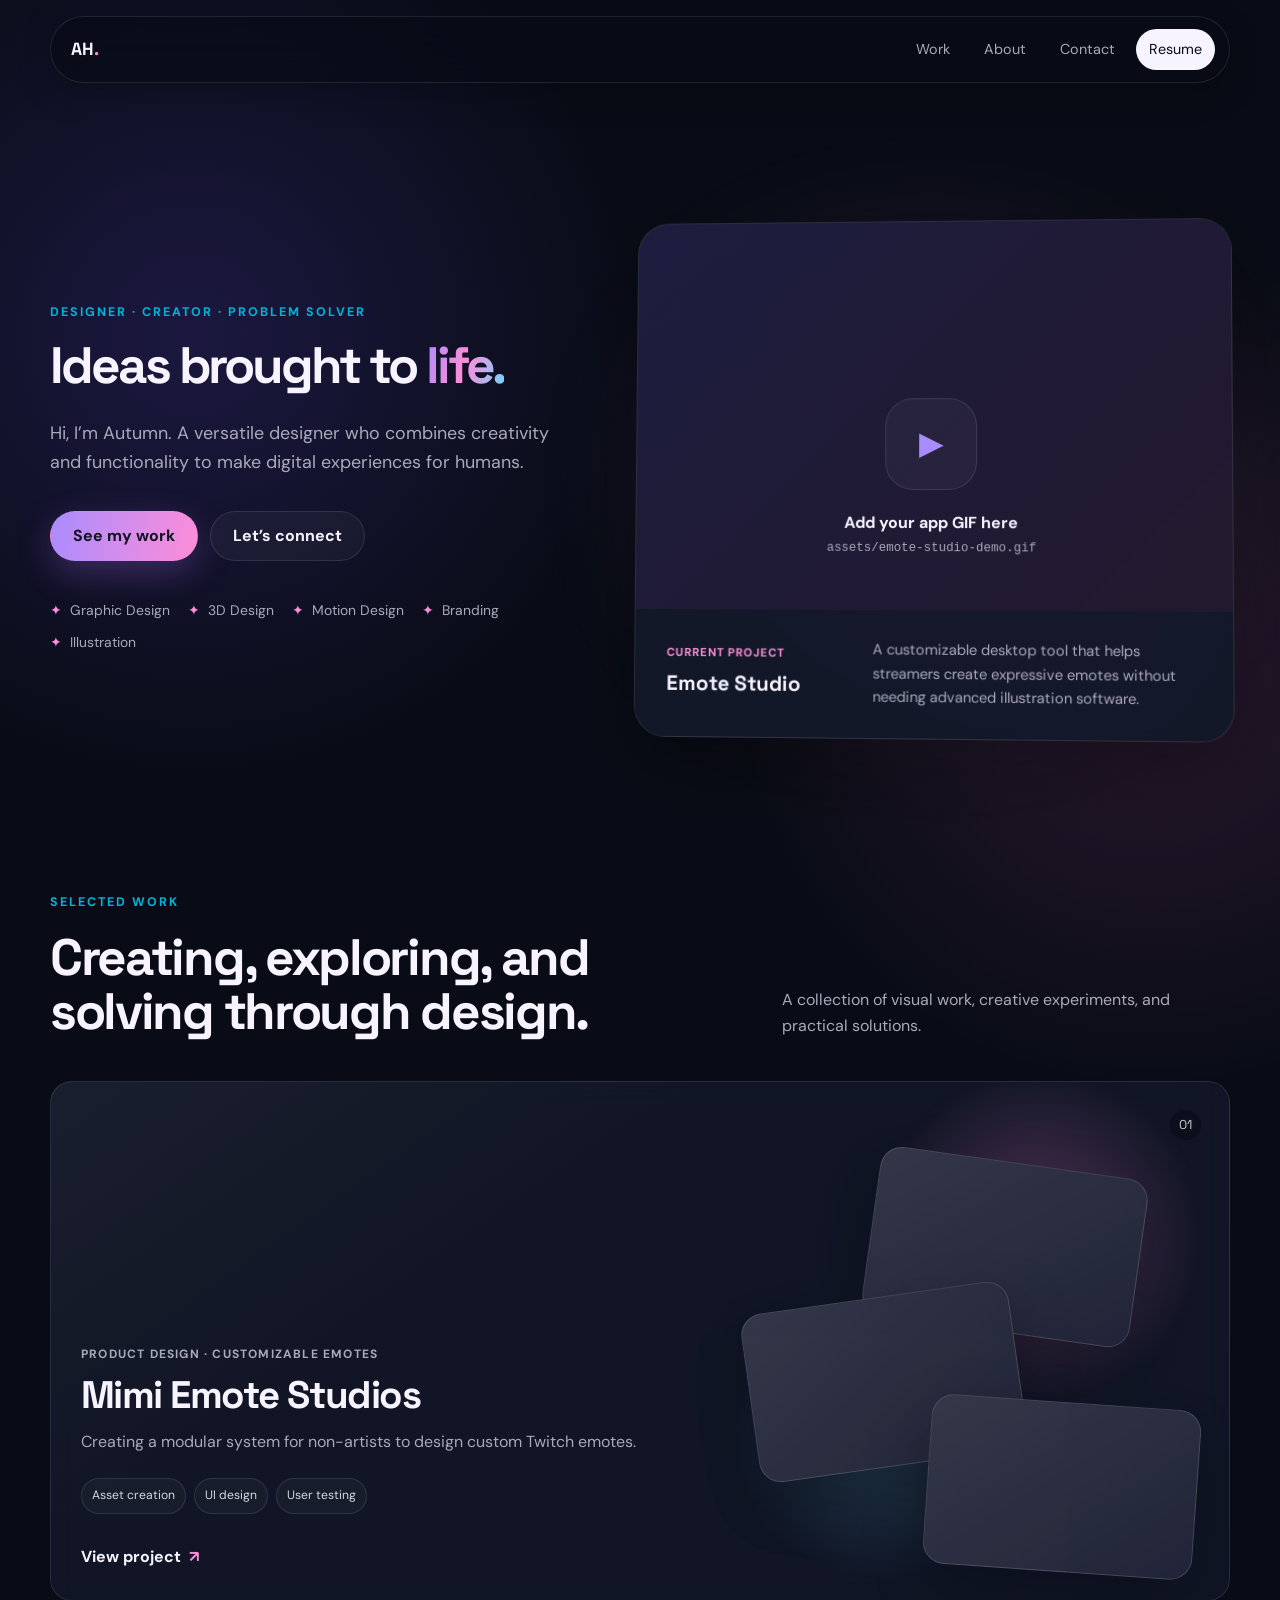
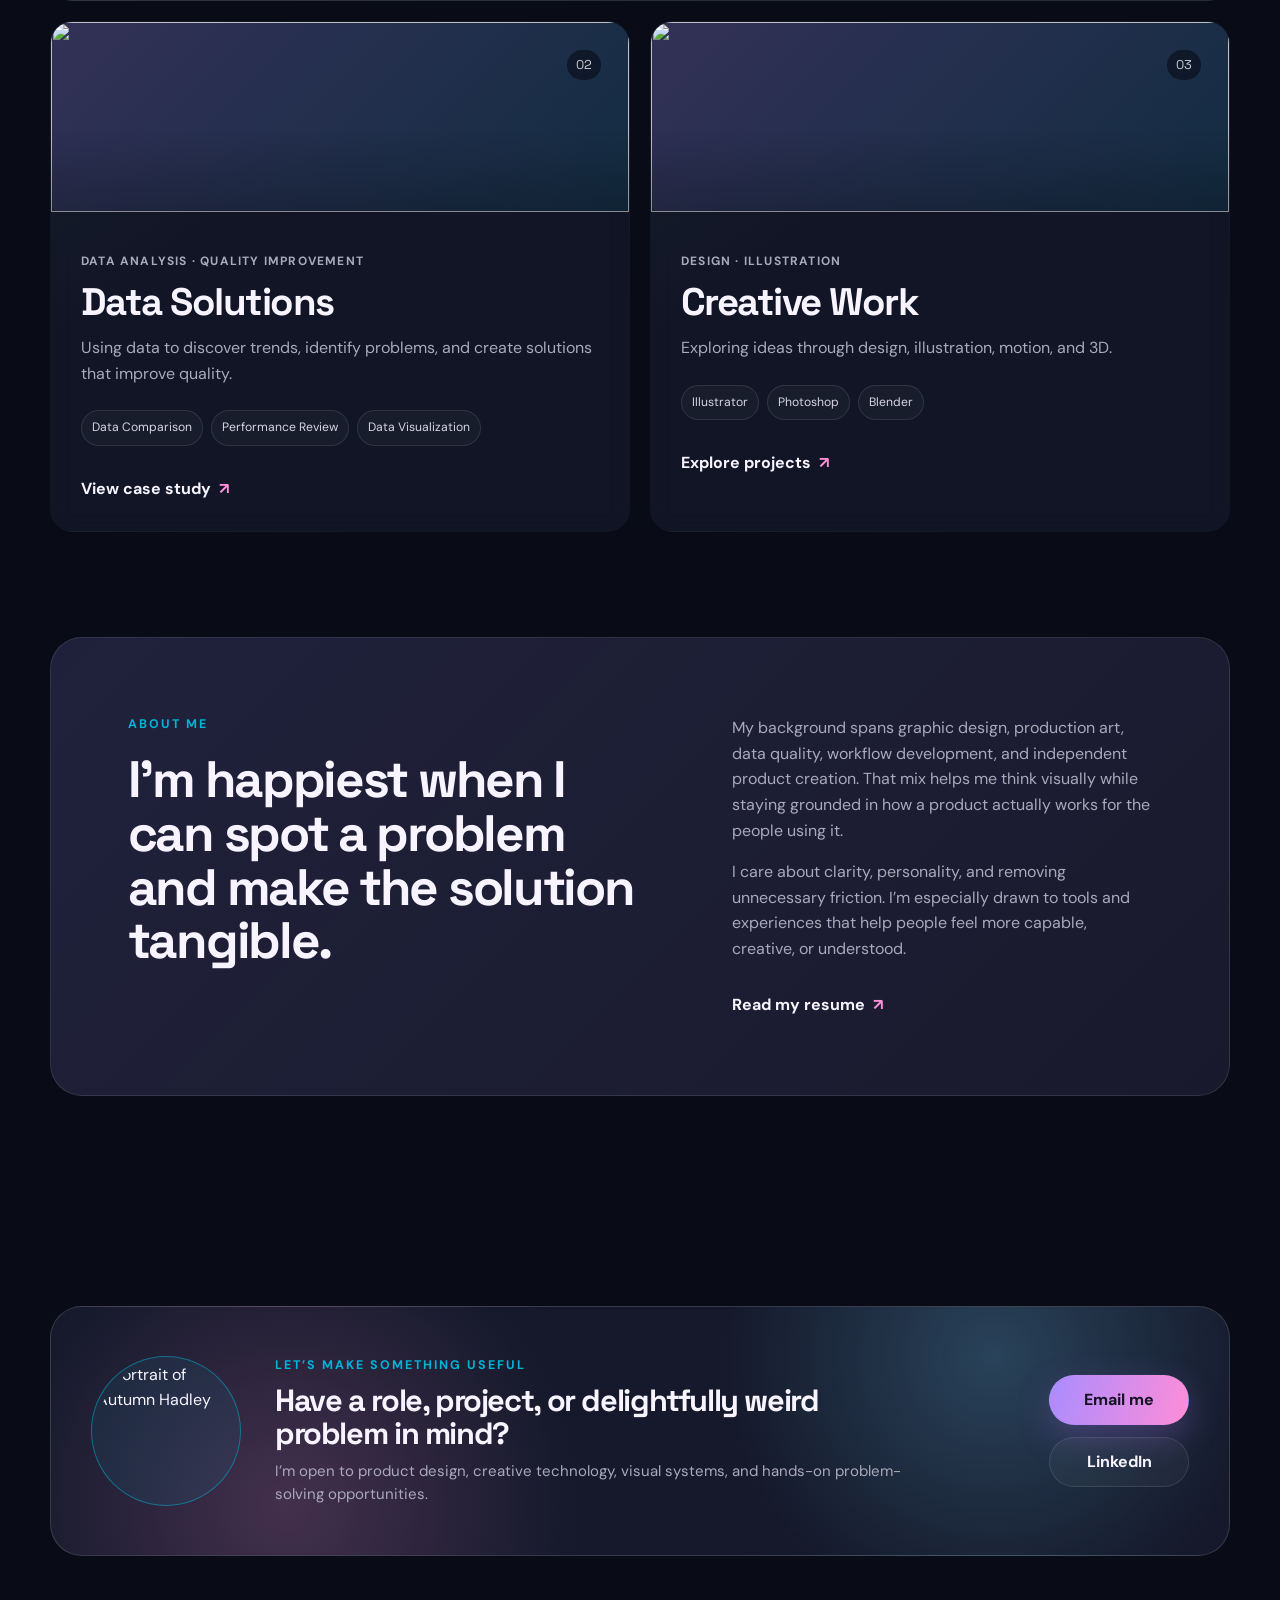
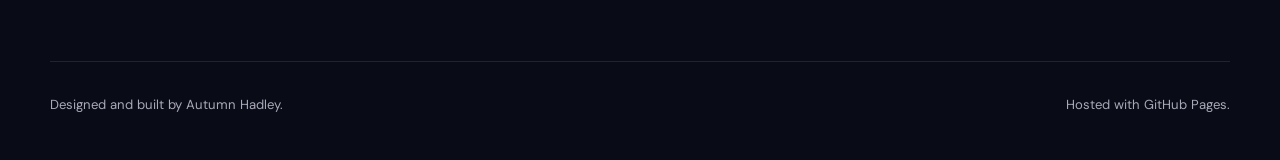
==== index.html @ 8f6cb4fb "Update index.html" ====
<!DOCTYPE html>
<html lang="en">
<head>
  <meta charset="UTF-8" />

  <meta
    name="viewport"
    content="width=device-width, initial-scale=1.0"
  />

  <meta
    name="description"
    content="Portfolio of Autumn Hadley, a product-minded designer who creates thoughtful digital experiences and practical creative tools."
  />

  <title>Autumn Hadley | Designer & Product Creator</title>

  <!-- Google Fonts -->
  <link rel="preconnect" href="https://fonts.googleapis.com" />

  <link
    rel="preconnect"
    href="https://fonts.gstatic.com"
    crossorigin
  />

  <link
    href="https://fonts.googleapis.com/css2?family=DM+Sans:wght@400;500;600;700&family=Space+Grotesk:wght@500;600;700&display=swap"
    rel="stylesheet"
  />

  <!-- CSS -->
  <link rel="stylesheet" href="styles.css" />

  <!-- JavaScript -->
  <script src="script.js" defer></script>
</head>

<body>
  <!-- Navigation -->
  <header class="site-header">
    <a
      class="logo"
      href="#top"
      aria-label="Autumn Hadley home"
    >
      AH<span>.</span>
    </a>

    <button
      class="menu-button"
      type="button"
      aria-expanded="false"
      aria-controls="site-navigation"
    >
      Menu
    </button>

    <nav
      id="site-navigation"
      class="site-nav"
      aria-label="Main navigation"
    >
      <a href="#work">Work</a>

      <a href="#about">About</a>

      <a href="#contact">Contact</a>

      <a
        class="nav-resume"
        href="assets/autumn-hadley-resume.pdf"
        target="_blank"
      >
        Resume
      </a>
    </nav>
  </header>

  <main id="top">
    <!-- Hero Section -->
    <section class="hero section-shell">
      <div class="hero-copy">
        <p class="eyebrow">
          Designer · Creator · Problem Solver
        </p>

        <h1>
          Ideas brought to
          <span class="gradient-text">
            life.
          </span>
        </h1>

        <p class="hero-intro">
         Hi, I’m Autumn. A versatile designer who 
          combines creativity and functionality to 
          make digital experiences for humans.
        </p>

        <div class="hero-actions">
          <a
            class="button button-primary"
            href="#work"
          >
            See my work
          </a>

          <a
            class="button button-secondary"
            href="#contact"
          >
            Let’s connect
          </a>
        </div>

        <ul
          class="hero-highlights"
          aria-label="Professional highlights"
        >
          <li>Graphic Design</li>
          <li>3D Design</li>
          <li>Motion Design</li>
          <li>Branding</li>
          <li>Illustration</li>
        </ul>
      </div>

          <!-- App GIF Preview -->
          <div class="hero-visual">
            <div
              class="visual-glow"
              aria-hidden="true"
            ></div>
    
          <div class="demo-window">
          <div class="gif-frame">
              <!-- Your preview image and fallback are here -->
          </div>

         <!-- Separate description card below the preview -->
          <div class="preview-description-card">
            <div>
              <p class="demo-label">
                Current project
              </p>
          
              <h2>Emote Studio</h2>
            </div>
          
            <p>
              A customizable desktop tool that helps streamers
              create expressive emotes without needing advanced
              illustration software.
            </p>
          </div>

            <img
              src="assets/emote-studio-demo.gif"
              alt=""
            />

            <div class="gif-fallback">
              <p>Add your app GIF here</p>

              <span>
                assets/emote-studio-demo.gif
              </span>
            </div>
          </div>
      </div>
    </section>

    <!-- Selected Work -->
    <section
      id="work"
      class="work-section section-shell"
    >
      <div class="section-heading">
        <div>
          <p class="eyebrow">
            Selected work
          </p>

          <h2>
            Creating, exploring, and solving through design.
          </h2>
        </div>

        <p>
          A collection of visual work, creative 
          experiments, and practical solutions.
        </p>
      </div>

      <div class="project-grid">
        
        <!-- Project One -->
        <article class="project-card project-card-featured">
          <div class="project-number">
            01
          </div>

          <div class="project-card-content">
            <p class="project-type">
              Product Design · Customizable Emotes
            </p>

            <h3>
              Mimi Emote Studios
            </h3>

            <p>
              Creating a modular system for non-artists to design custom Twitch emotes.
            </p>

            <ul class="tag-list">
              <li>Asset creation</li>
              <li>UI design</li>
              <li>User testing</li>
            </ul>

            <!-- Replace # with your case-study page later -->
            <a
              class="text-link"
              href="#"
            >
              View project

              <span aria-hidden="true">
                ↗
              </span>
            </a>
          </div>

          <div
            class="project-card-art app-art"
            aria-hidden="true"
          >
            <div class="floating-panel panel-one"></div>
            <div class="floating-panel panel-two"></div>
            <div class="floating-panel panel-three"></div>
          </div>
        </article>

        <!-- Project Two -->
        <article class="project-card project-card-with-preview">
          <!-- Project 02 preview image -->
        <div class="project-preview">
          <img
            src="assets/quality-systems-preview.jpg"
            alt=""
          />
        </div>
          <div class="project-number">
            02
          </div>

          <div class="project-card-content">
            <p class="project-type">
              Data Analysis · Quality Improvement
            </p>

            <h3>
              Data Solutions
            </h3>

            <p>
              Using data to discover trends, identify problems, 
              and create solutions that improve quality.
            </p>

            <ul class="tag-list">
              <li>Data Comparison</li>
              <li>Performance Review</li>
              <li>Data Visualization</li>
            </ul>

            <!-- Replace # with your case-study page later -->
            <a
              class="text-link"
              href="#"
            >
              View case study

              <span aria-hidden="true">
                ↗
              </span>
            </a>
          </div>
        </article>

        <!-- Project Three -->
        <article class="project-card project-card-with-preview">
          <!-- Project 03 preview image -->
          <div class="project-preview">
            <img
              src="assets/stylized-worlds-preview.jpg"
              alt=""
            />
          </div>
          <div class="project-number">
            03
          </div>

          <div class="project-card-content">
            <p class="project-type">
              Design · Illustration
            </p>

            <h3>
              Creative Work
            </h3>

            <p>
              Exploring ideas through design, illustration, motion, and 3D.
            </p>

            <ul class="tag-list">
              <li>Illustrator</li>
              <li>Photoshop</li>
              <li>Blender</li>
            </ul>

            <!-- Replace # with your project page later -->
            <a
              class="text-link"
              href="#"
            >
              Explore projects

              <span aria-hidden="true">
                ↗
              </span>
            </a>
          </div>
        </article>
      </div>
    </section>

    <!-- About Section -->
    <section
      id="about"
      class="about-section section-shell"
    >
      <div class="about-card">
        <div>
          <p class="eyebrow">
            About me
          </p>

          <h2>
            I’m happiest when I can spot a problem
            and make the solution tangible.
          </h2>
        </div>

        <div class="about-copy">
          <p>
            My background spans graphic design, production art,
            data quality, workflow development, and independent
            product creation. That mix helps me think visually
            while staying grounded in how a product actually
            works for the people using it.
          </p>

          <p>
            I care about clarity, personality, and removing
            unnecessary friction. I’m especially drawn to tools
            and experiences that help people feel more capable,
            creative, or understood.
          </p>

          <a
            class="text-link"
            href="assets/autumn-hadley-resume.pdf"
            target="_blank"
          >
            Read my resume

            <span aria-hidden="true">
              ↗
            </span>
          </a>
        </div>
      </div>
    </section>

    <!-- Contact Section -->
    <section
      id="contact"
      class="contact-section section-shell"
    >
    <div class="contact-card">
  <div class="contact-photo-wrap">
    <img
      class="contact-photo"
      src="https://avatars.githubusercontent.com/u/307784868?v=4"
      alt="Portrait of Autumn Hadley"
    />
  </div>

  <div class="contact-copy">
    <p class="eyebrow">
      Let’s make something useful
    </p>

    <h2>
      Have a role, project, or delightfully weird problem in mind?
    </h2>

    <p>
      I’m open to product design, creative technology,
      visual systems, and hands-on problem-solving opportunities.
    </p>
  </div>

  <div class="contact-links">
    <!-- Replace this with your actual email -->
    <a
      class="button button-primary"
      href="mailto:your-email@example.com"
    >
      Email me
    </a>

    <!-- Replace # with your LinkedIn URL -->
    <a
      class="button button-secondary"
      href="#"
      target="_blank"
      rel="noopener noreferrer"
    >
      LinkedIn
    </a>
  </div>
</div>
    </section>
  </main>

  <!-- Footer -->
  <footer class="site-footer section-shell">
    <p>
      Designed and built by Autumn Hadley.
    </p>

    <p>
      Hosted with GitHub Pages.
    </p>
  </footer>
</body>
</html>
---- styles.css ----
/* --------------------------------
   Colors and Global Variables
-------------------------------- */

:root {
  --page: #090c16;
  --page-soft: #101424;
  --card: rgba(20, 25, 43, 0.78);
  --card-solid: #151a2d;

  --text: #f7f4ff;
  --muted: #aaa9ba;

  --line: rgba(255, 255, 255, 0.1);

  --purple: #a98cff;
  --pink: #ff8dd8;
  --blue: #6fd6ff;
  --green: #9af2cb;

  --radius-large: 32px;
  --radius-medium: 22px;

  --shadow: 0 28px 80px rgba(0, 0, 0, 0.36);

  --max-width: 1180px;

   --preview-caption-gap: 0px;
   --preview-caption-padding: 28px 32px;

   --project-preview-height: 190px;
}


/* --------------------------------
   Basic Reset
-------------------------------- */

* {
  box-sizing: border-box;
}

html {
  scroll-behavior: smooth;
}

body {
  margin: 0;
  min-width: 320px;
  overflow-x: hidden;

  color: var(--text);

  background:
    radial-gradient(
      circle at 15% 10%,
      rgba(113, 79, 255, 0.18),
      transparent 28rem
    ),
    radial-gradient(
      circle at 90% 20%,
      rgba(255, 104, 196, 0.13),
      transparent 26rem
    ),
    var(--page);

  font-family: "DM Sans", sans-serif;
  line-height: 1.6;
}


/* Subtle grid background */

body::before {
  position: fixed;
  inset: 0;
  z-index: -1;

  pointer-events: none;

  content: "";

  opacity: 0.25;

  background-image:
    linear-gradient(
      rgba(255, 255, 255, 0.025) 1px,
      transparent 1px
    ),
    linear-gradient(
      90deg,
      rgba(255, 255, 255, 0.025) 1px,
      transparent 1px
    );

  background-size: 44px 44px;

  mask-image:
    linear-gradient(
      to bottom,
      black,
      transparent 85%
    );
}

img {
  display: block;
  max-width: 100%;
}

a {
  color: inherit;
  text-decoration: none;
}

button,
a {
  -webkit-tap-highlight-color: transparent;
}

h1,
h2,
h3,
p {
  margin-top: 0;
}

h1,
h2,
h3,
.logo {
  font-family: "Space Grotesk", sans-serif;
}


/* --------------------------------
   Reusable Classes
-------------------------------- */

.section-shell {
  width: min(
    calc(100% - 40px),
    var(--max-width)
  );

  margin-inline: auto;
}

.eyebrow {
  margin-bottom: 18px;

  color: #00B4D8;

  font-size: 0.78rem;
  font-weight: 700;

  letter-spacing: 0.16em;
  text-transform: uppercase;
}

.gradient-text {
  color: transparent;

  background:
    linear-gradient(
      105deg,
      var(--purple),
      var(--pink),
      var(--blue)
    );

  background-clip: text;
  -webkit-background-clip: text;
}


/* --------------------------------
   Navigation
-------------------------------- */

.site-header {
  position: sticky;
  top: 16px;
  z-index: 20;

  display: flex;
  align-items: center;
  justify-content: space-between;

  width: min(
    calc(100% - 40px),
    var(--max-width)
  );

  margin: 16px auto 0;

  padding:
    12px
    14px
    12px
    20px;

  border: 1px solid var(--line);
  border-radius: 999px;

  background:
    rgba(9, 12, 22, 0.74);

  box-shadow:
    0 10px 35px rgba(0, 0, 0, 0.22);

  backdrop-filter: blur(18px);
}

.logo {
  font-size: 1.1rem;
  font-weight: 700;
}

.logo span {
  color: var(--pink);
}

.site-nav {
  display: flex;
  align-items: center;

  gap: 8px;
}

.site-nav a {
  padding: 9px 13px;

  border-radius: 999px;

  color: var(--muted);

  font-size: 0.9rem;

  transition: 180ms ease;
}

.site-nav a:hover,
.site-nav a:focus-visible {
  color: var(--text);

  background:
    rgba(255, 255, 255, 0.07);
}

.site-nav .nav-resume {
  color: var(--page);

  background: var(--text);
}

.menu-button {
  display: none;

  border: 0;
  border-radius: 999px;

  padding: 9px 14px;

  color: var(--text);

  background:
    rgba(255, 255, 255, 0.08);

  font: inherit;
}


/* --------------------------------
   Hero Section
-------------------------------- */

.hero {
  display: grid;

  grid-template-columns:
    minmax(0, 0.92fr)
    minmax(480px, 1.08fr);

  gap: 72px;

  align-items: center;

  min-height:
    calc(100vh - 90px);

  padding-block:
    90px 110px;
}

.hero-copy h1 {
  max-width: 720px;

  margin-bottom: 28px;

  font-size:
    clamp(
      2rem,
      4vw,
      4rem
    );

  line-height: 0.98;
  letter-spacing: -0.06em;
}

.hero-intro {
  max-width: 640px;

  margin-bottom: 34px;

  color: var(--muted);

  font-size:
    clamp(
      1rem,
      1.4vw,
      1.18rem
    );
}

.hero-actions,
.contact-links {
  display: flex;
  flex-wrap: wrap;

  gap: 12px;
}


/* Buttons */

.button {
  display: inline-flex;
  align-items: center;
  justify-content: center;

  min-height: 50px;

  padding:
    0 22px;

  border:
    1px solid transparent;

  border-radius: 999px;

  font-weight: 700;

  transition:
    transform 180ms ease,
    background 180ms ease,
    border 180ms ease;
}

.button:hover,
.button:focus-visible {
  transform:
    translateY(-2px);
}

.button-primary {
  color: #111321;

  background:
    linear-gradient(
      105deg,
      var(--purple),
      var(--pink)
    );

  box-shadow:
    0 12px 34px
    rgba(184, 116, 255, 0.25);
}

.button-secondary {
  border-color: var(--line);

  background:
    rgba(255, 255, 255, 0.04);
}


/* Skill list */

.hero-highlights {
  display: flex;
  flex-wrap: wrap;

  gap: 10px 18px;

  margin:
    38px 0 0;

  padding: 0;

  color: var(--muted);

  font-size: 0.87rem;

  list-style: none;
}

.hero-highlights li::before {
  margin-right: 8px;

  color: var(--pink);

  content: "✦";
}


/* --------------------------------
   GIF Preview Window
-------------------------------- */

.hero-visual {
  position: relative;
}

.visual-glow {
  position: absolute;

  inset: 15% 12%;

  z-index: -1;

  border-radius: 50%;

  background:
    linear-gradient(
      135deg,
      var(--purple),
      var(--pink),
      var(--blue)
    );

  filter: blur(85px);

  opacity: 0.26;
}

.demo-window {
  overflow: hidden;

  border: 1px solid var(--line);
  border-radius: var(--radius-large);

  background:
    linear-gradient(
      145deg,
      rgba(255, 255, 255, 0.045),
      transparent 35%
    ),
    var(--card);

  box-shadow: var(--shadow);
  backdrop-filter: blur(12px);

  transform:
    perspective(1300px)
    rotateY(-3deg)
    rotateX(2deg);

  transition:
    transform 300ms ease,
    border-color 220ms ease;
}

.demo-window:hover {
  border-color: rgba(169, 140, 255, 0.42);

  transform:
    perspective(1300px)
    rotateY(0deg)
    rotateX(0deg)
    translateY(-5px);
}
/* GIF area */

.gif-frame {
  position: relative;
  display: grid;
  min-height: 390px;
  overflow: hidden;

  background:
    linear-gradient(
      135deg,
      rgba(126, 101, 255, 0.14),
      rgba(255, 113, 200, 0.08)
    ),
    #0e1120;

  place-items: center;
}

.gif-frame img {
  position: relative;
  z-index: 2;

  width: 100%;
  height: 100%;

  min-height: 390px;

  object-fit: cover;
}

.gif-frame img[src=""],
.gif-frame img:not([src]) {
  display: none;
}


/* Displays if the GIF cannot load */

.gif-fallback {
  position: absolute;
  inset: 0;

  display: grid;

  align-content: center;
  justify-items: center;

  padding: 40px;

  color: var(--muted);

  text-align: center;
}

.gif-fallback::before {
  display: grid;

  width: 90px;
  height: 90px;

  margin-bottom: 20px;

  border:
    1px solid var(--line);

  border-radius: 28px;

  color: var(--purple);

  background:
    rgba(255, 255, 255, 0.04);

  content: "▶";

  font-size: 2rem;

  place-items: center;
}

.gif-fallback p {
  margin-bottom: 4px;

  color: var(--text);

  font-weight: 700;
}

.gif-fallback span {
  font-family: monospace;

  font-size: 0.78rem;
}


/* Text underneath GIF */

.preview-description-card {
  display: grid;
  grid-template-columns: 0.72fr 1.28fr;
  gap: 25px;
   align-items: center;
   
   margin-top: var(--preview-caption-gap);
   padding: var(--preview-caption-padding);

   background: rgba(19, 24, 42, 0.9);
}
.preview-description-card h2 {
  margin-bottom: 0;

  font-size: 1.3rem;
}

.preview-description-card > p {
  margin: 0;

  color: var(--muted);

  font-size: 0.92rem;
}

.demo-label {
  margin-bottom: 4px;

  color: var(--pink);

  font-size: 0.72rem;
  font-weight: 700;

  letter-spacing: 0.08em;
  text-transform: uppercase;
}


/* --------------------------------
   Section Headings
-------------------------------- */

.work-section {
  scroll-margin-top: 200px;
}

.about-section,
.contact-section {
  padding-block: 105px;

  scroll-margin-top: 100px;
}

.section-heading {
  display: grid;

  grid-template-columns:
    1.2fr 0.8fr;

  gap: 60px;

  align-items: end;

  margin-bottom: 42px;
}

.section-heading h2,
.about-card h2,
.contact-card h2 {
  max-width: 760px;

  margin-bottom: 0;

  font-size:
    clamp(
      2.3rem,
      4vw,
      4.5rem
    );

  line-height: 1.05;
  letter-spacing: -0.045em;
}

.section-heading > p {
  max-width: 430px;

  margin: 0;

  color: var(--muted);
}


/* --------------------------------
   Project Cards
-------------------------------- */

.project-grid {
  display: grid;

  grid-template-columns:
    repeat(
      2,
      minmax(0, 1fr)
    );

  gap: 20px;
}

.project-card {
  position: relative;

  display: flex;

  min-height: 440px;

  overflow: hidden;

  padding: 30px;

  border:
    1px solid var(--line);

  border-radius:
    var(--radius-medium);

  background:
    linear-gradient(
      145deg,
      rgba(255, 255, 255, 0.045),
      transparent 35%
    ),
    var(--card);

  backdrop-filter: blur(12px);

  transition:
    transform 220ms ease,
    border-color 220ms ease;
}

.project-card:hover {
  transform:
    translateY(-5px);

  border-color:
    rgba(169, 140, 255, 0.42);
}

.project-card-featured {
  grid-column:
    1 / -1;

  min-height: 520px;
}

.project-card-with-preview {
  min-height: 0;
  border-color: transparent;
}

.project-card-with-preview .project-card-content {
  align-self: flex-start;
  margin-top: calc(var(--project-preview-height) + 10px);
}

.project-number {
  position: absolute;

  top: 28px;
  right: 28px;

  color:
    rgba(255, 255, 255, 0.26);

  font-family:
    "Space Grotesk",
    sans-serif;

  font-size: 0.8rem;

   z-index: 3;

   padding: 5px 9px;
   border-radius: 999px;
   
   color: rgba(255, 255, 255, 0.78);
   background: rgba(9, 12, 22, 0.58);
   
   backdrop-filter: blur(10px);
}

.project-card-content {
  position: relative;
  z-index: 2;

  align-self: flex-end;

  max-width: 590px;
}

.project-type {
  margin-bottom: 12px;

  color: #00B4D8;

  font-size: 0.75rem;
  font-weight: 700;

  letter-spacing: 0.1em;
  text-transform: uppercase;
}

.project-card h3 {
  margin-bottom: 14px;

  font-size:
    clamp(
      2rem,
      3vw,
      3.8rem
    );

  line-height: 1;
  letter-spacing: -0.04em;
}

.project-card p {
  color: var(--muted);
}

/* --------------------------------
   PROJECT PREVIEW IMAGES
   Used only on project cards 02 and 03.
-------------------------------- */

.project-preview {
  position: absolute;

  top: 0;
  right: 0;
  left: 0;

  height: var(--project-preview-height);
  overflow: hidden;

  background:
    linear-gradient(
      135deg,
      rgba(169, 140, 255, 0.2),
      rgba(0, 180, 216, 0.12)
    ),
    var(--card-solid);
}

.project-preview::after {
  position: absolute;
  inset: 0;

  pointer-events: none;
  content: "";

  background:
    linear-gradient(
      to bottom,
      transparent 55%,
      rgba(9, 12, 22, 0.3)
    );
}

.project-preview img {
  width: 100%;
  height: 100%;

  object-fit: cover;

  transition: transform 300ms ease;
}

.project-card:hover .project-preview img {
  transform: scale(1.03);
}


/* Project tags */

.tag-list {
  display: flex;
  flex-wrap: wrap;

  gap: 8px;

  margin:
    24px 0 30px;

  padding: 0;

  list-style: none;
}

.tag-list li {
  padding: 7px 10px;

  border:
    1px solid var(--line);

  border-radius: 999px;

  color: #d7d5e5;

  background:
    rgba(255, 255, 255, 0.035);

  font-size: 0.76rem;
}


/* Project links */

.text-link {
  display: inline-flex;

  gap: 8px;

  align-items: center;

  color: var(--text);

  font-weight: 700;
}

.text-link span {
  color: var(--pink);

  transition:
    transform 180ms ease;
}

.text-link:hover span {
  transform:
    translate(3px, -3px);
}


/* Decorative art */

.project-card-art {
  position: absolute;

  inset:
    0 0 0 46%;

  overflow: hidden;

  opacity: 0.9;
}

.app-art {
  background:
    radial-gradient(
      circle at 70% 30%,
      rgba(255, 131, 213, 0.32),
      transparent 30%
    ),
    radial-gradient(
      circle at 45% 68%,
      rgba(111, 214, 255, 0.22),
      transparent 30%
    );
}

.floating-panel {
  position: absolute;

  width: 270px;
  height: 170px;

  border:
    1px solid
    rgba(255, 255, 255, 0.14);

  border-radius: 22px;

  background:
    linear-gradient(
      145deg,
      rgba(255, 255, 255, 0.12),
      rgba(255, 255, 255, 0.03)
    ),
    #1d2135;

  box-shadow:
    0 25px 60px
    rgba(0, 0, 0, 0.25);
}

.panel-one {
  top: 80px;
  right: 14%;

  transform:
    rotate(8deg);
}

.panel-two {
  top: 215px;
  right: 33%;

  transform:
    rotate(-8deg);
}

.panel-three {
  top: 320px;
  right: 5%;

  transform:
    rotate(4deg);
}


/* --------------------------------
   About Section
-------------------------------- */

.about-card {
  display: grid;

  grid-template-columns:
    1fr 0.8fr;

  gap: 80px;

  padding:
    clamp(
      32px,
      6vw,
      78px
    );

  border:
    1px solid var(--line);

  border-radius:
    var(--radius-large);

  background:
    linear-gradient(
      135deg,
      rgba(169, 140, 255, 0.1),
      rgba(255, 141, 216, 0.04)
    ),
    var(--card);
}

.about-copy {
  align-self: end;
}

.about-copy p {
  color: var(--muted);
}

.about-copy .text-link {
  margin-top: 15px;
}


/* --------------------------------
   Contact Section
-------------------------------- */

.contact-card {
  display: grid;
  grid-template-columns: 150px minmax(0, 1fr) auto;
  gap: 34px;
  align-items: center;

  height: 250px;
  padding: 32px 40px;
  overflow: hidden;

  border: 1px solid rgba(255, 255, 255, 0.14);
  border-radius: var(--radius-large);

  background:
    radial-gradient(
      circle at 80% 20%,
      rgba(111, 214, 255, 0.22),
      transparent 28%
    ),
    radial-gradient(
      circle at 20% 80%,
      rgba(255, 141, 216, 0.2),
      transparent 30%
    ),
    #15192b;
}

.contact-photo-wrap {
  width: 150px;
  aspect-ratio: 1;
  padding: 5px;

  border: 1px solid rgba(0, 180, 216, 0.5);
  border-radius: 50%;

  background: rgba(0, 180, 216, 0.08);
}

.contact-photo {
  width: 100%;
  height: 100%;

  border-radius: 50%;
  object-fit: cover;
}

.contact-copy {
  min-width: 0;
}

.contact-copy .eyebrow {
  margin-bottom: 8px;
}

.contact-card h2 {
  max-width: 650px;
  margin-bottom: 10px;

  font-size: clamp(1.55rem, 2.4vw, 2.35rem);
  line-height: 1.08;
}

.contact-copy > p:not(.eyebrow) {
  max-width: 650px;
  margin: 0;

  color: var(--muted);

  font-size: 0.94rem;
  line-height: 1.5;
}

.contact-links {
  flex-direction: column;
  justify-content: center;
  min-width: 140px;
}


/* --------------------------------
   Footer
-------------------------------- */

.site-footer {
  display: flex;

  justify-content: space-between;

  gap: 20px;

  padding-block:
    32px 45px;

  border-top:
    1px solid var(--line);

  color: var(--muted);

  font-size: 0.82rem;
}

.site-footer p {
  margin: 0;
}


/* --------------------------------
   Tablet Layout
-------------------------------- */

@media (max-width: 920px) {
  .hero {
    grid-template-columns: 1fr;

    gap: 60px;

    padding-top: 80px;
  }

  .hero-copy {
    text-align: center;
  }

  .hero-intro {
    margin-inline: auto;
  }

  .hero-actions,
  .hero-highlights {
    justify-content: center;
  }

  .demo-window {
    max-width: 720px;

    margin-inline: auto;

    transform: none;
  }

  .section-heading,
  .about-card {
    grid-template-columns: 1fr;

    gap: 34px;
  }

  .project-card-featured {
    min-height: 600px;
  }

  .project-card-art {
    inset: 0;

    opacity: 0.32;
  }
   
.contact-card {
  grid-template-columns: 120px minmax(0, 1fr);
  height: auto;
  min-height: 250px;
}

.contact-photo-wrap {
  width: 120px;
}

.contact-links {
  grid-column: 2;
  flex-direction: row;
  justify-content: flex-start;
}
}


/* --------------------------------
   Mobile Layout
-------------------------------- */

@media (max-width: 700px) {
  .site-header {
    top: 10px;

    margin-top: 10px;
  }

  .menu-button {
    display: inline-flex;
  }

  .site-nav {
    position: absolute;

    top: calc(100% + 10px);
    right: 0;
    left: 0;

    display: none;

    flex-direction: column;
    align-items: stretch;

    padding: 12px;

    border:
      1px solid var(--line);

    border-radius: 22px;

    background:
      rgba(9, 12, 22, 0.96);

    box-shadow:
      var(--shadow);
  }

  .site-nav.is-open {
    display: flex;
  }

  .site-nav a {
    text-align: center;
  }

  .hero {
    min-height: auto;

    padding-block:
      80px 70px;
  }

  .hero-copy h1 {
    font-size:
      clamp(
        3rem,
        16vw,
        5rem
      );
  }

  .gif-frame,
  .gif-frame img {
    min-height: 260px;
  }

  .preview-description-card {
    grid-template-columns: 1fr;
  }

  .window-bar {
    grid-template-columns:
      auto 1fr;
  }

  .window-status {
    display: none;
  }

  .project-grid {
    grid-template-columns: 1fr;
  }

  .project-card-featured {
    grid-column: auto;
  }

  .project-card,
  .project-card-featured {
    min-height: 470px;

    padding: 24px;
  }

   .project-card-with-preview {
     min-height: 0px;
   }

  .about-card {
    padding: 32px 24px;
  }

  .site-footer {
    flex-direction: column;
  }

.contact-card {
  grid-template-columns: 1fr;
  gap: 24px;
  padding: 32px 24px;

  text-align: center;
}

.contact-photo-wrap {
  width: 112px;
  margin-inline: auto;
}

.contact-links {
  grid-column: auto;
  justify-content: center;
}   
   
}


/* --------------------------------
   Reduced Motion Accessibility
-------------------------------- */

@media (prefers-reduced-motion: reduce) {
  html {
    scroll-behavior: auto;
  }

  *,
  *::before,
  *::after {
    transition-duration:
      0.01ms !important;

    animation-duration:
      0.01ms !important;

    animation-iteration-count:
      1 !important;
  }
}
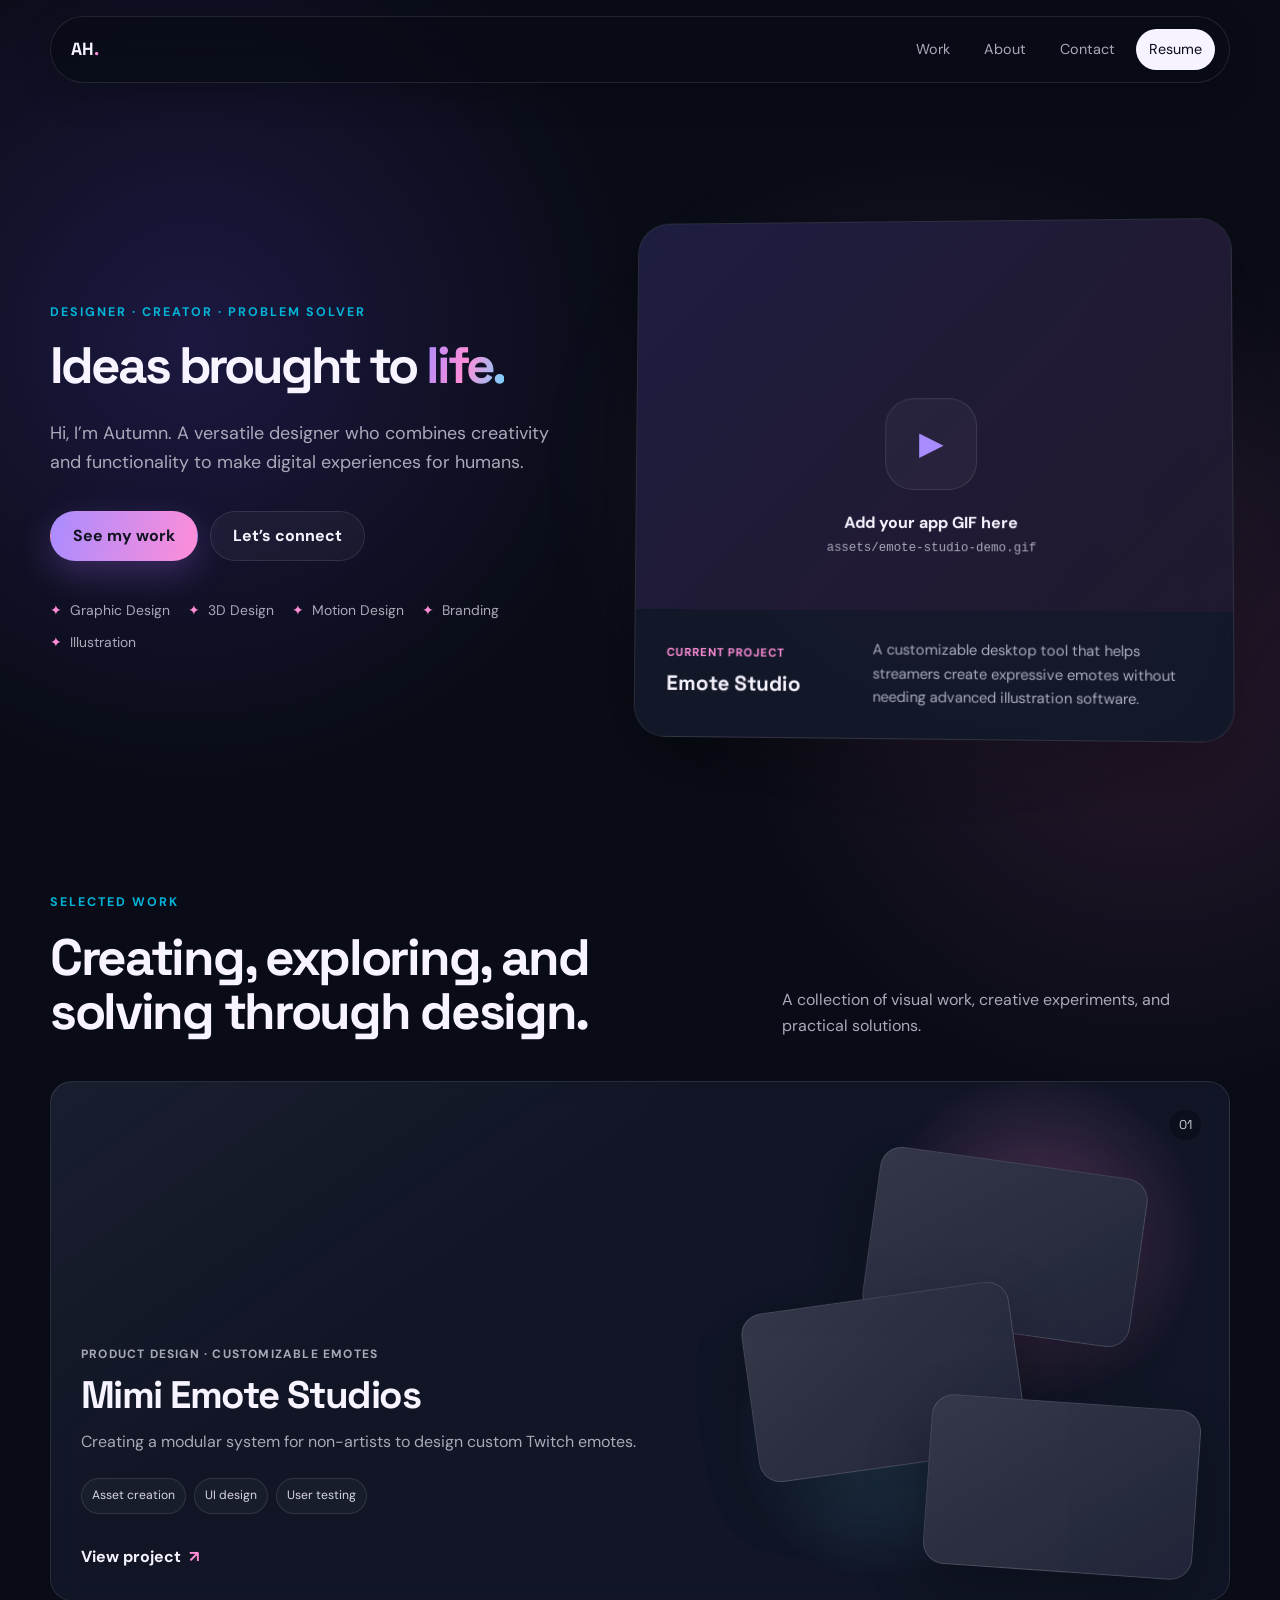
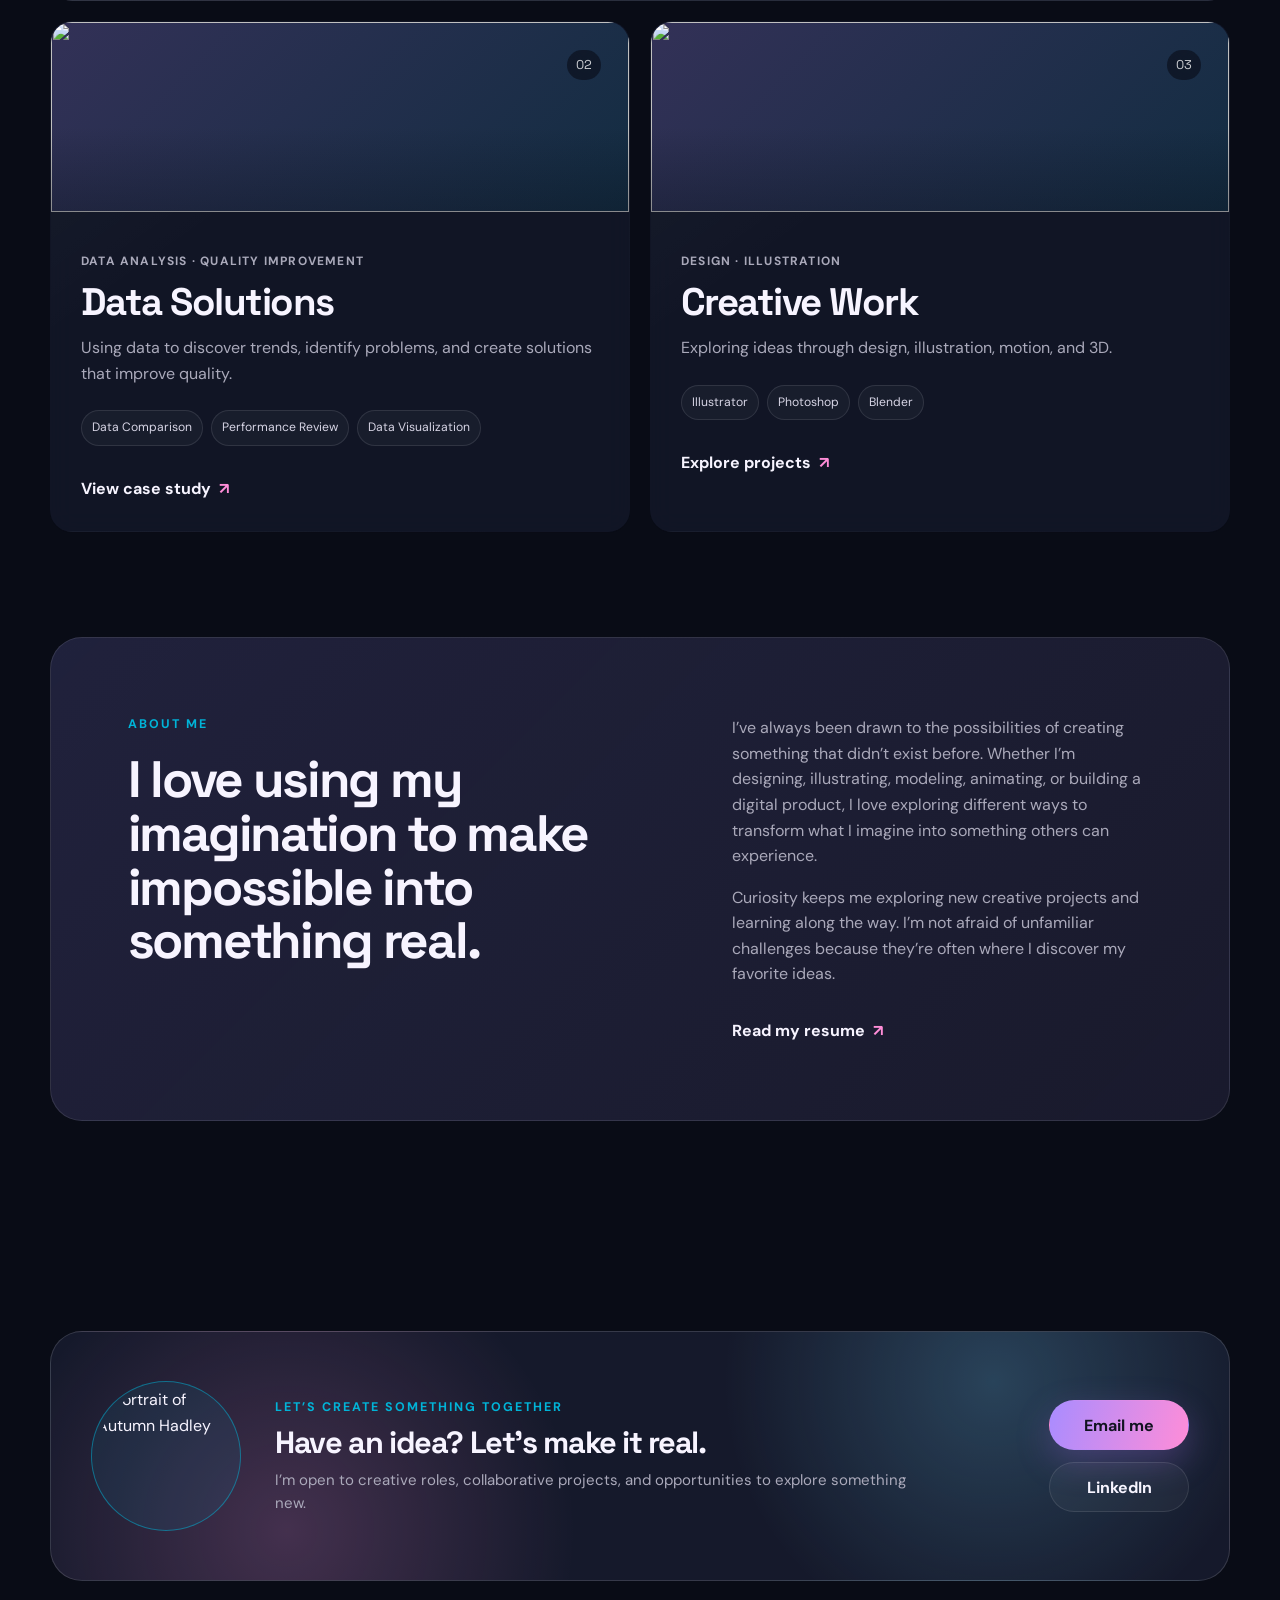
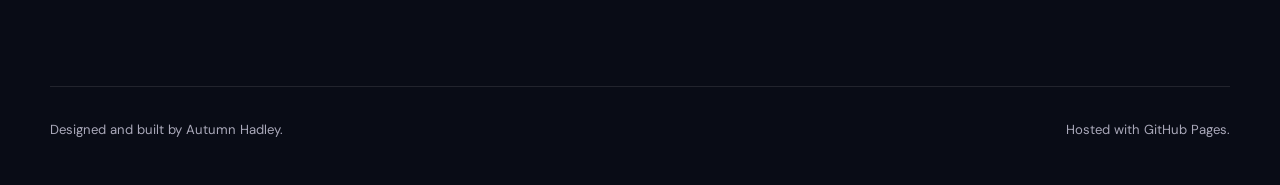
==== commit f068e84d: "Revise about and contact sections for clarity Updated personal description to reflect a more imagina" ====
--- a/index.html
+++ b/index.html
@@ -350,25 +350,25 @@
           </p>
 
           <h2>
-            I’m happiest when I can spot a problem
-            and make the solution tangible.
+            I love using my imagination to make 
+            impossible into something real.
           </h2>
         </div>
 
         <div class="about-copy">
           <p>
-            My background spans graphic design, production art,
-            data quality, workflow development, and independent
-            product creation. That mix helps me think visually
-            while staying grounded in how a product actually
-            works for the people using it.
+            I’ve always been drawn to the possibilities of 
+            creating something that didn’t exist before. 
+            Whether I’m designing, illustrating, modeling, 
+            animating, or building a digital product, I love 
+            exploring different ways to transform what I imagine 
+            into something others can experience.
           </p>
 
           <p>
-            I care about clarity, personality, and removing
-            unnecessary friction. I’m especially drawn to tools
-            and experiences that help people feel more capable,
-            creative, or understood.
+            Curiosity keeps me exploring new creative projects 
+            and learning along the way. I’m not afraid of unfamiliar 
+            challenges because they’re often where I discover my favorite ideas.
           </p>
 
           <a
@@ -402,16 +402,16 @@
 
   <div class="contact-copy">
     <p class="eyebrow">
-      Let’s make something useful
+      Let’s create something together
     </p>
 
     <h2>
-      Have a role, project, or delightfully weird problem in mind?
+      Have an idea? Let’s make it real.
     </h2>
 
     <p>
-      I’m open to product design, creative technology,
-      visual systems, and hands-on problem-solving opportunities.
+      I’m open to creative roles, collaborative projects, 
+      and opportunities to explore something new.
     </p>
   </div>
 
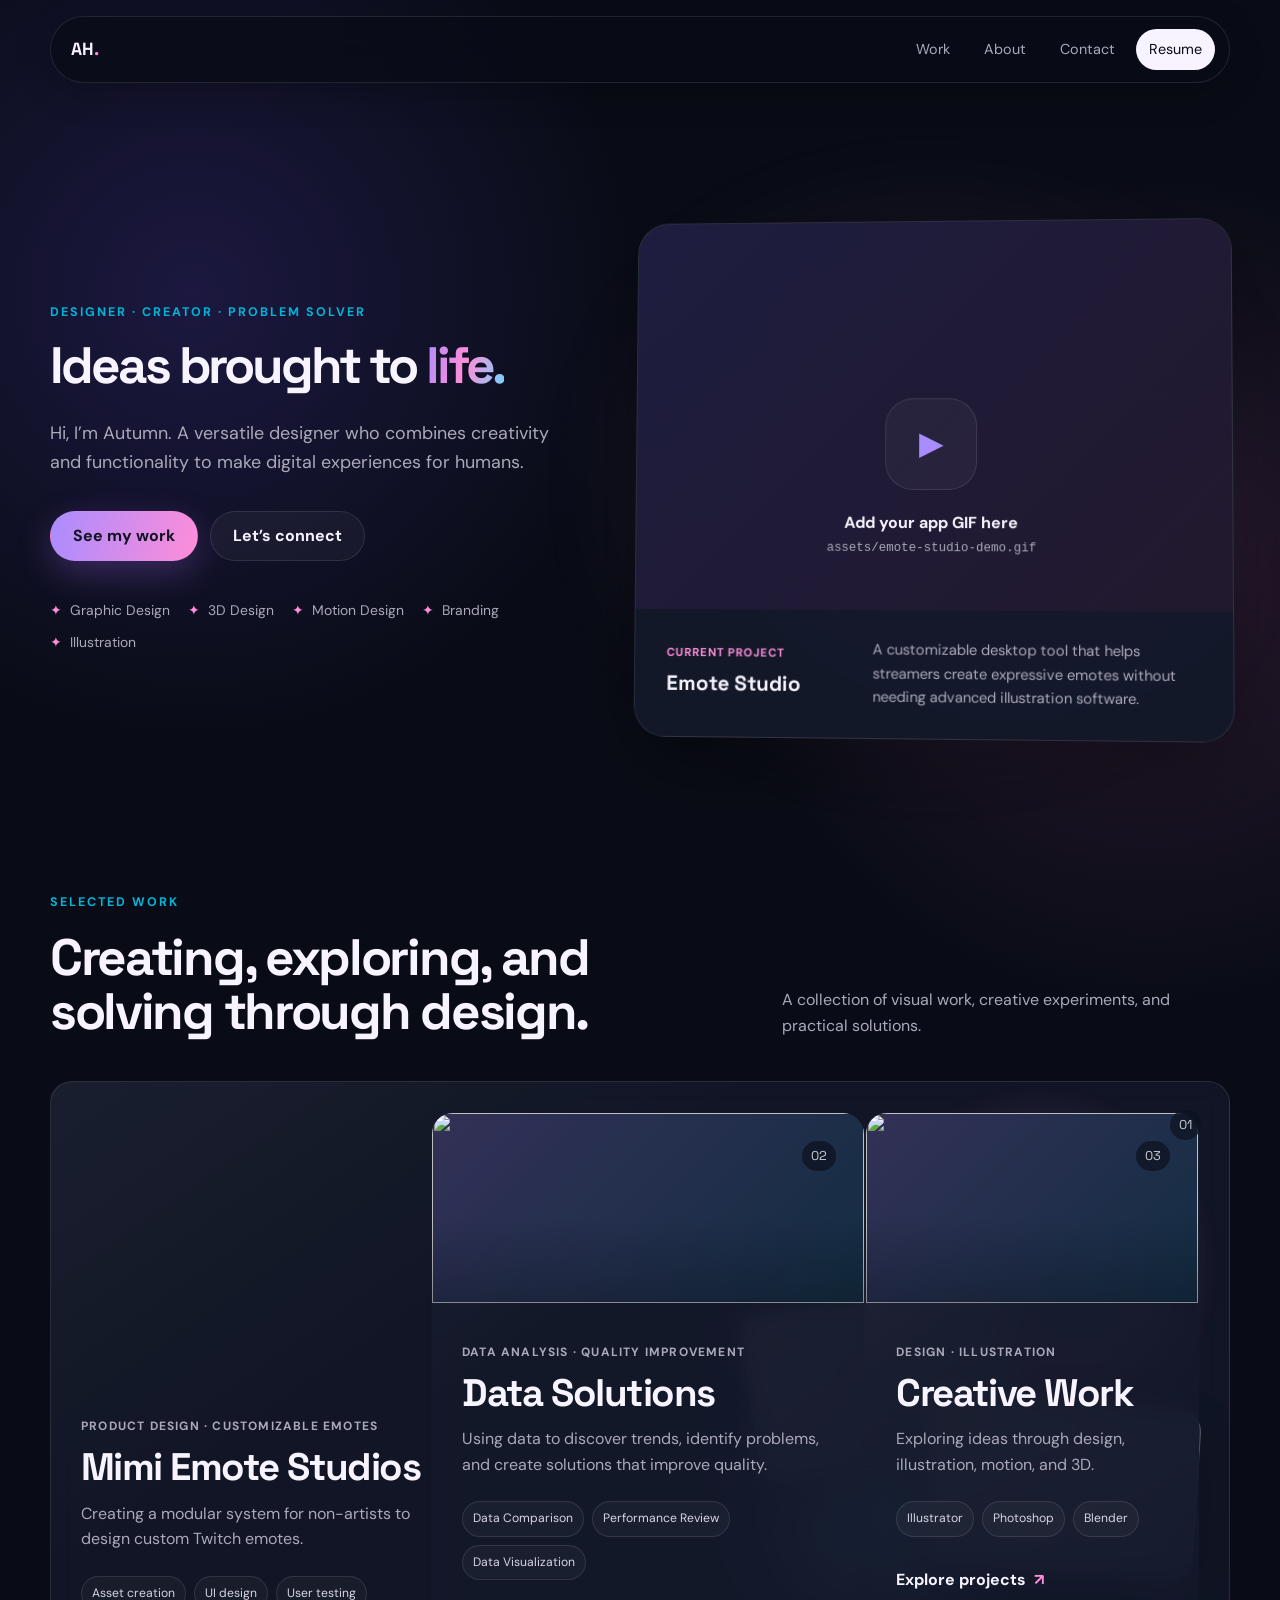
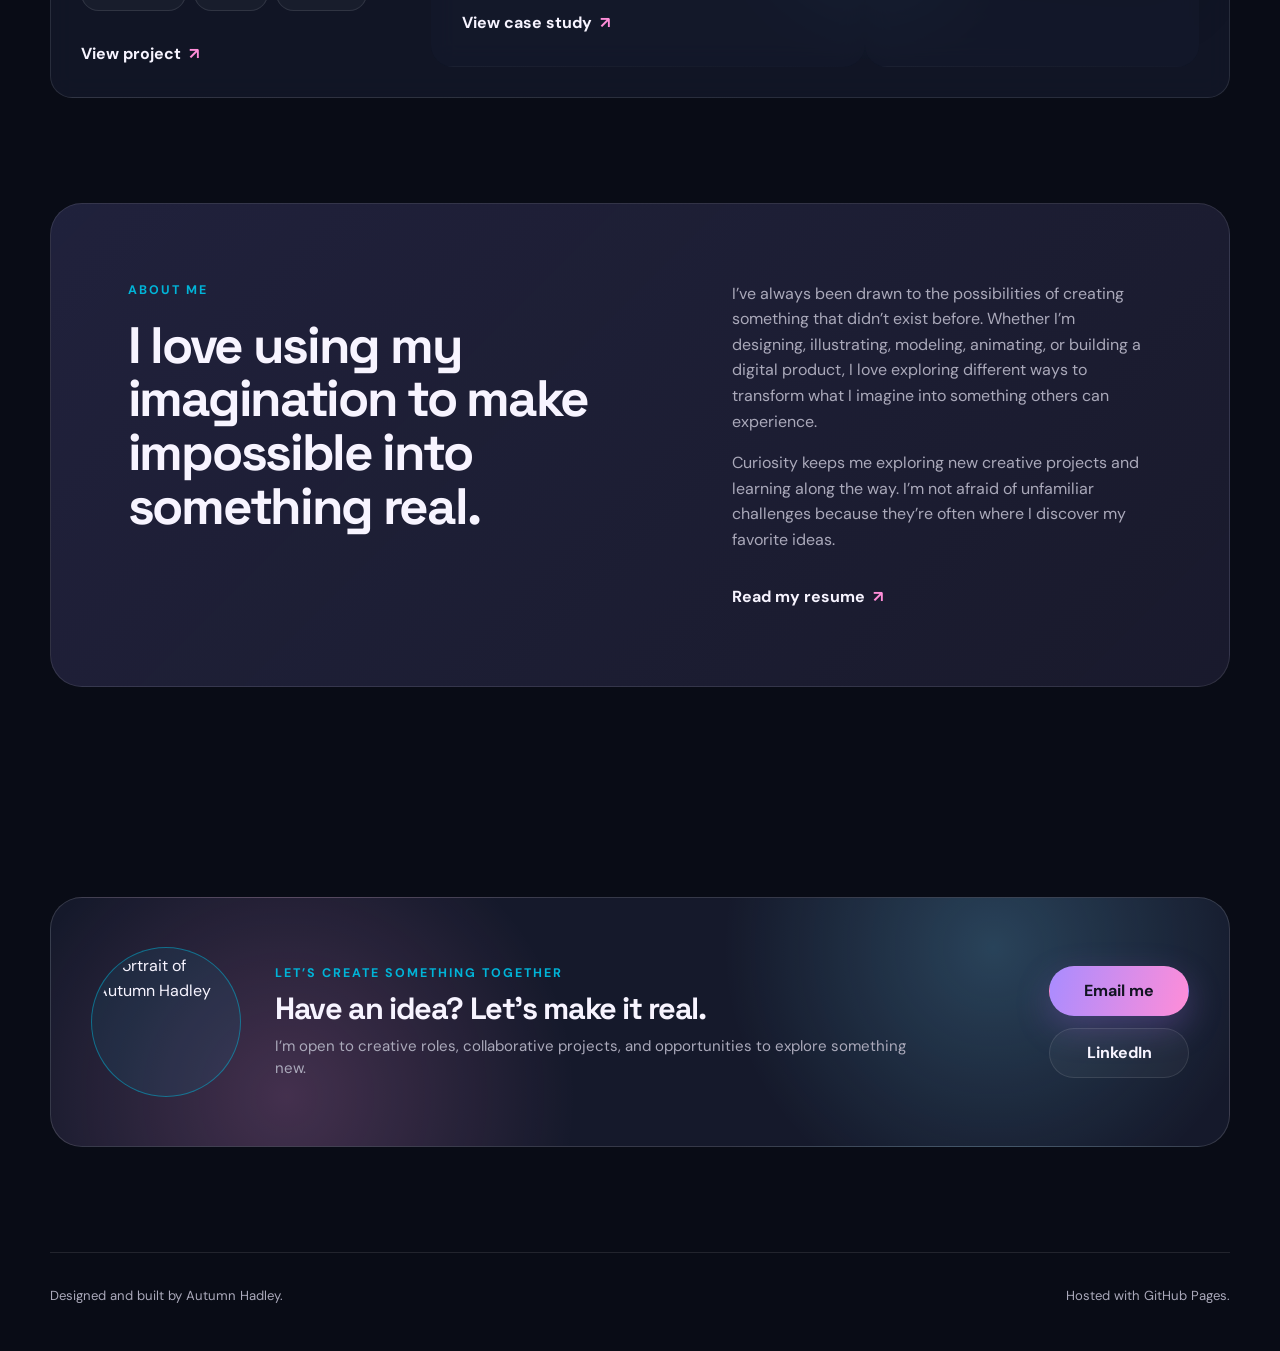
==== commit 1e086e0f: "Update index.html" ====
--- a/index.html
+++ b/index.html
@@ -234,21 +234,39 @@
           </div>
 
           <div
-            class="project-card-art app-art"
-            aria-hidden="true"
-          >
-            <div class="floating-panel panel-one"></div>
-            <div class="floating-panel panel-two"></div>
-            <div class="floating-panel panel-three"></div>
-          </div>
-        </article>
+
+        <div
+          class="project-card-art app-art"
+          aria-hidden="true"
+        >
+        <div class="floating-panel panel-one">
+        <img
+          src="assets/project1-3.jpg"
+          alt=""
+        />
+        </div>
+
+        <div class="floating-panel panel-two">
+          <img
+            src="assets/project1-1.jpg"
+            alt=""
+          />
+        </div>
+      
+        <div class="floating-panel panel-three">
+          <img
+            src="assets/project1-2.jpg"
+            alt=""
+          />
+        </div>
+      </div>
 
         <!-- Project Two -->
         <article class="project-card project-card-with-preview">
           <!-- Project 02 preview image -->
         <div class="project-preview">
           <img
-            src="assets/quality-systems-preview.jpg"
+            src="assets/project2c.jpg"
             alt=""
           />
         </div>
--- a/styles.css
+++ b/styles.css
@@ -294,7 +294,7 @@
 }
 
 .hero-copy h1 {
-  max-width: 720px;
+  max-width: 750px;
 
   margin-bottom: 28px;
 
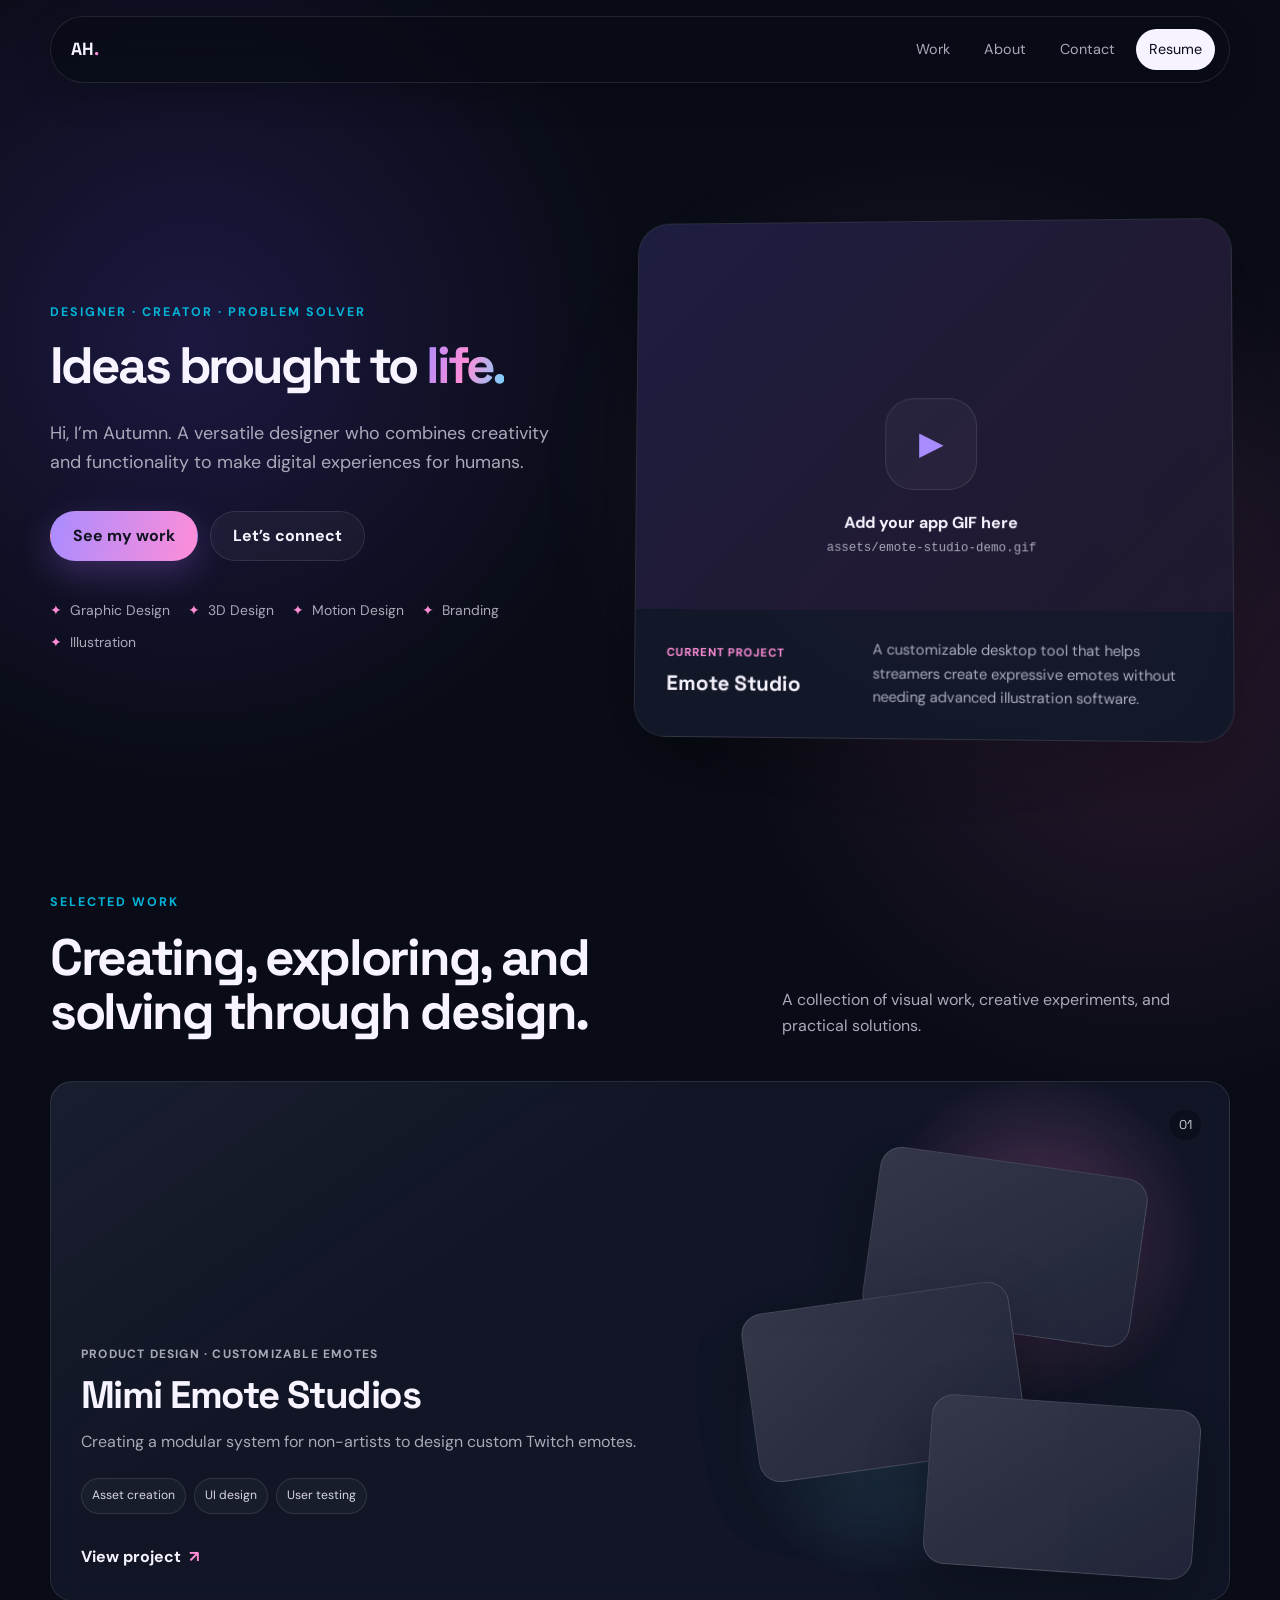
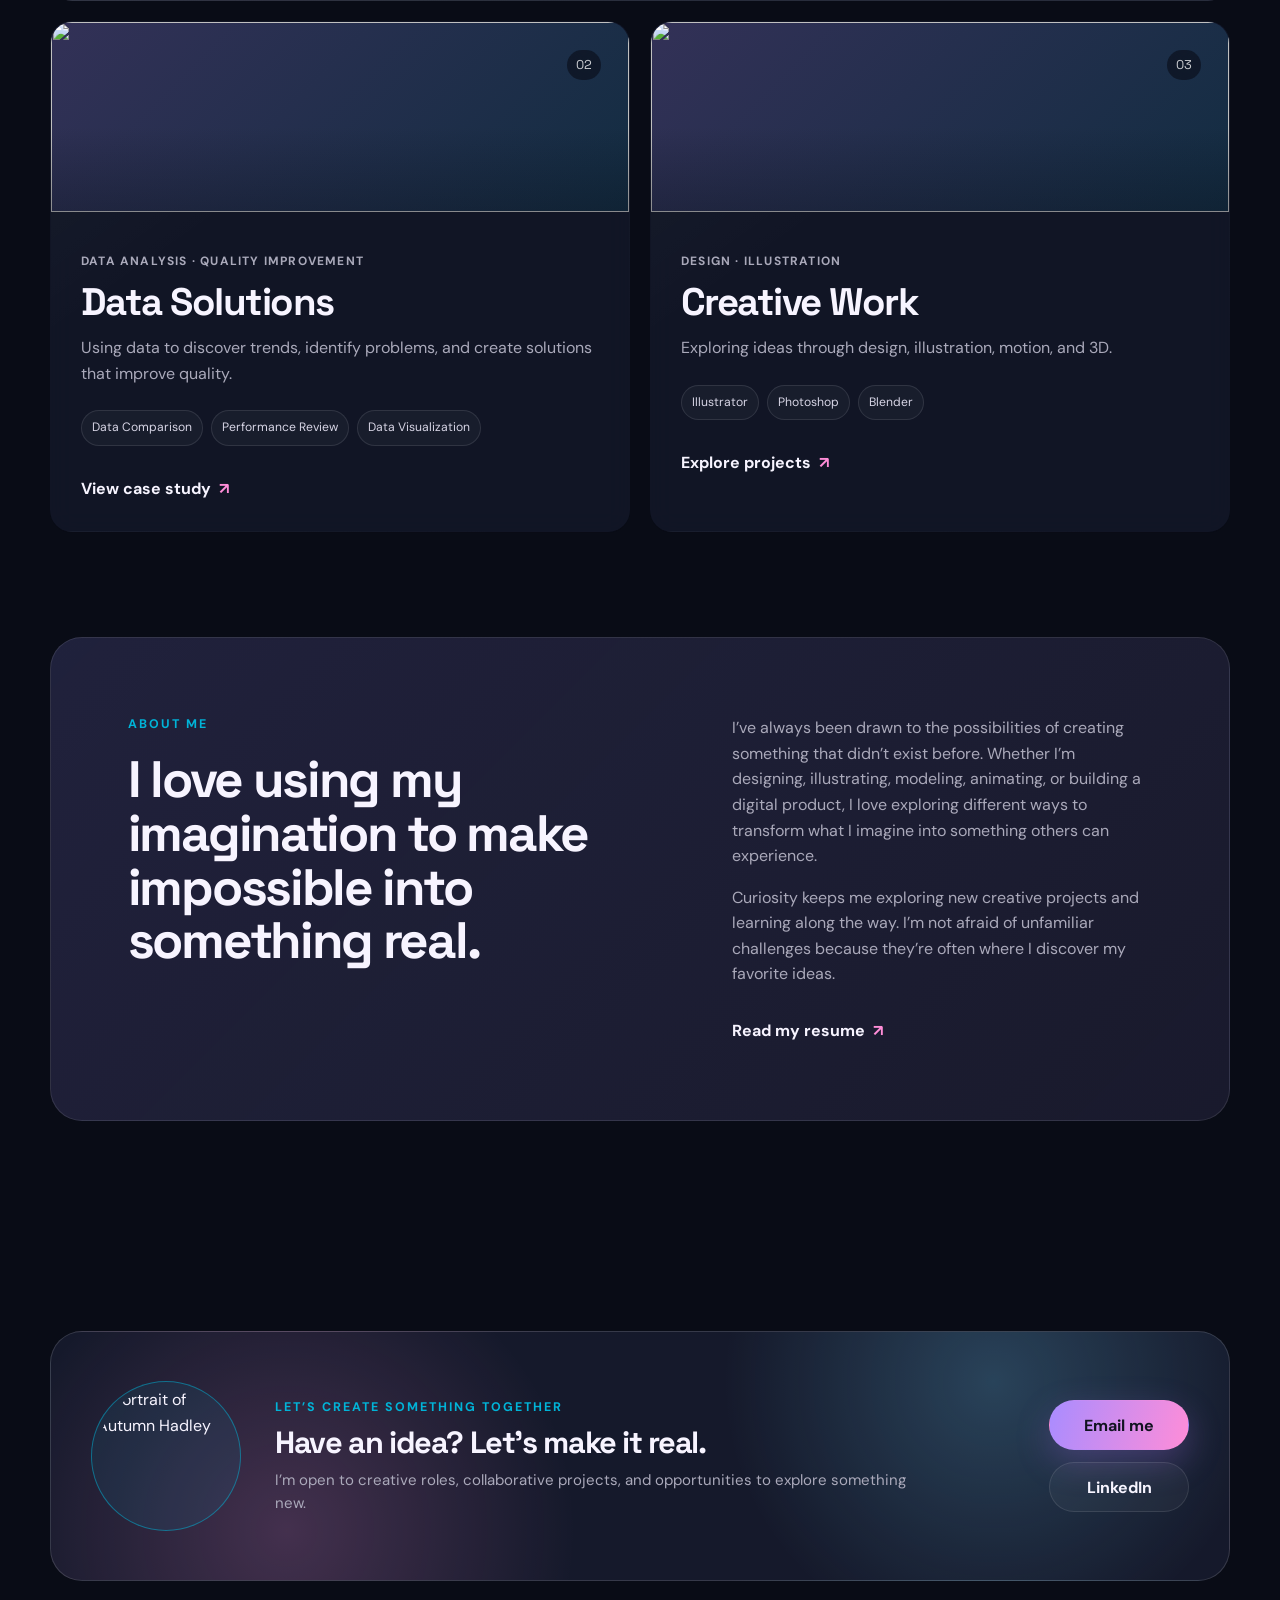
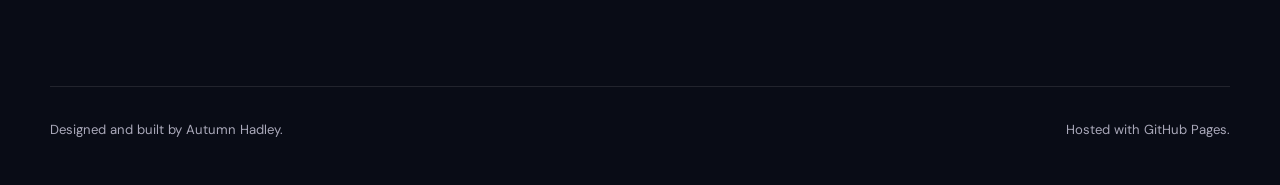
==== commit fd906bcd: "Update index.html" ====
--- a/index.html
+++ b/index.html
@@ -233,7 +233,7 @@
             </a>
           </div>
 
-          <div
+          <div>
 
         <div
           class="project-card-art app-art"
@@ -241,32 +241,35 @@
         >
         <div class="floating-panel panel-one">
         <img
-          src="assets/project1-3.jpg"
+          src="assets/project1-3.png"
           alt=""
         />
         </div>
-
+    
         <div class="floating-panel panel-two">
-          <img
-            src="assets/project1-1.jpg"
-            alt=""
-          />
-        </div>
-      
-        <div class="floating-panel panel-three">
-          <img
-            src="assets/project1-2.jpg"
-            alt=""
-          />
-        </div>
-      </div>
+        <img
+          src="assets/project1-1.png"
+          alt=""
+        />
+      </div>
+    
+      <div class="floating-panel panel-three">
+        <img
+          src="assets/project1-2.png"
+          alt=""
+        />
+      </div>
+    </div>
+    </article>
+
+<!-- Project Two -->
 
         <!-- Project Two -->
         <article class="project-card project-card-with-preview">
           <!-- Project 02 preview image -->
         <div class="project-preview">
           <img
-            src="assets/project2c.jpg"
+            src="assets/project2c.png"
             alt=""
           />
         </div>
--- a/styles.css
+++ b/styles.css
@@ -999,6 +999,19 @@
     rotate(4deg);
 }
 
+ overflow: hidden;
+
+.floating-panel img {
+  width: 100%;
+  height: 100%;
+
+  object-fit: cover;
+}
+
+.panel-one img {
+  object-position: center top;
+}
+
 
 /* --------------------------------
    About Section
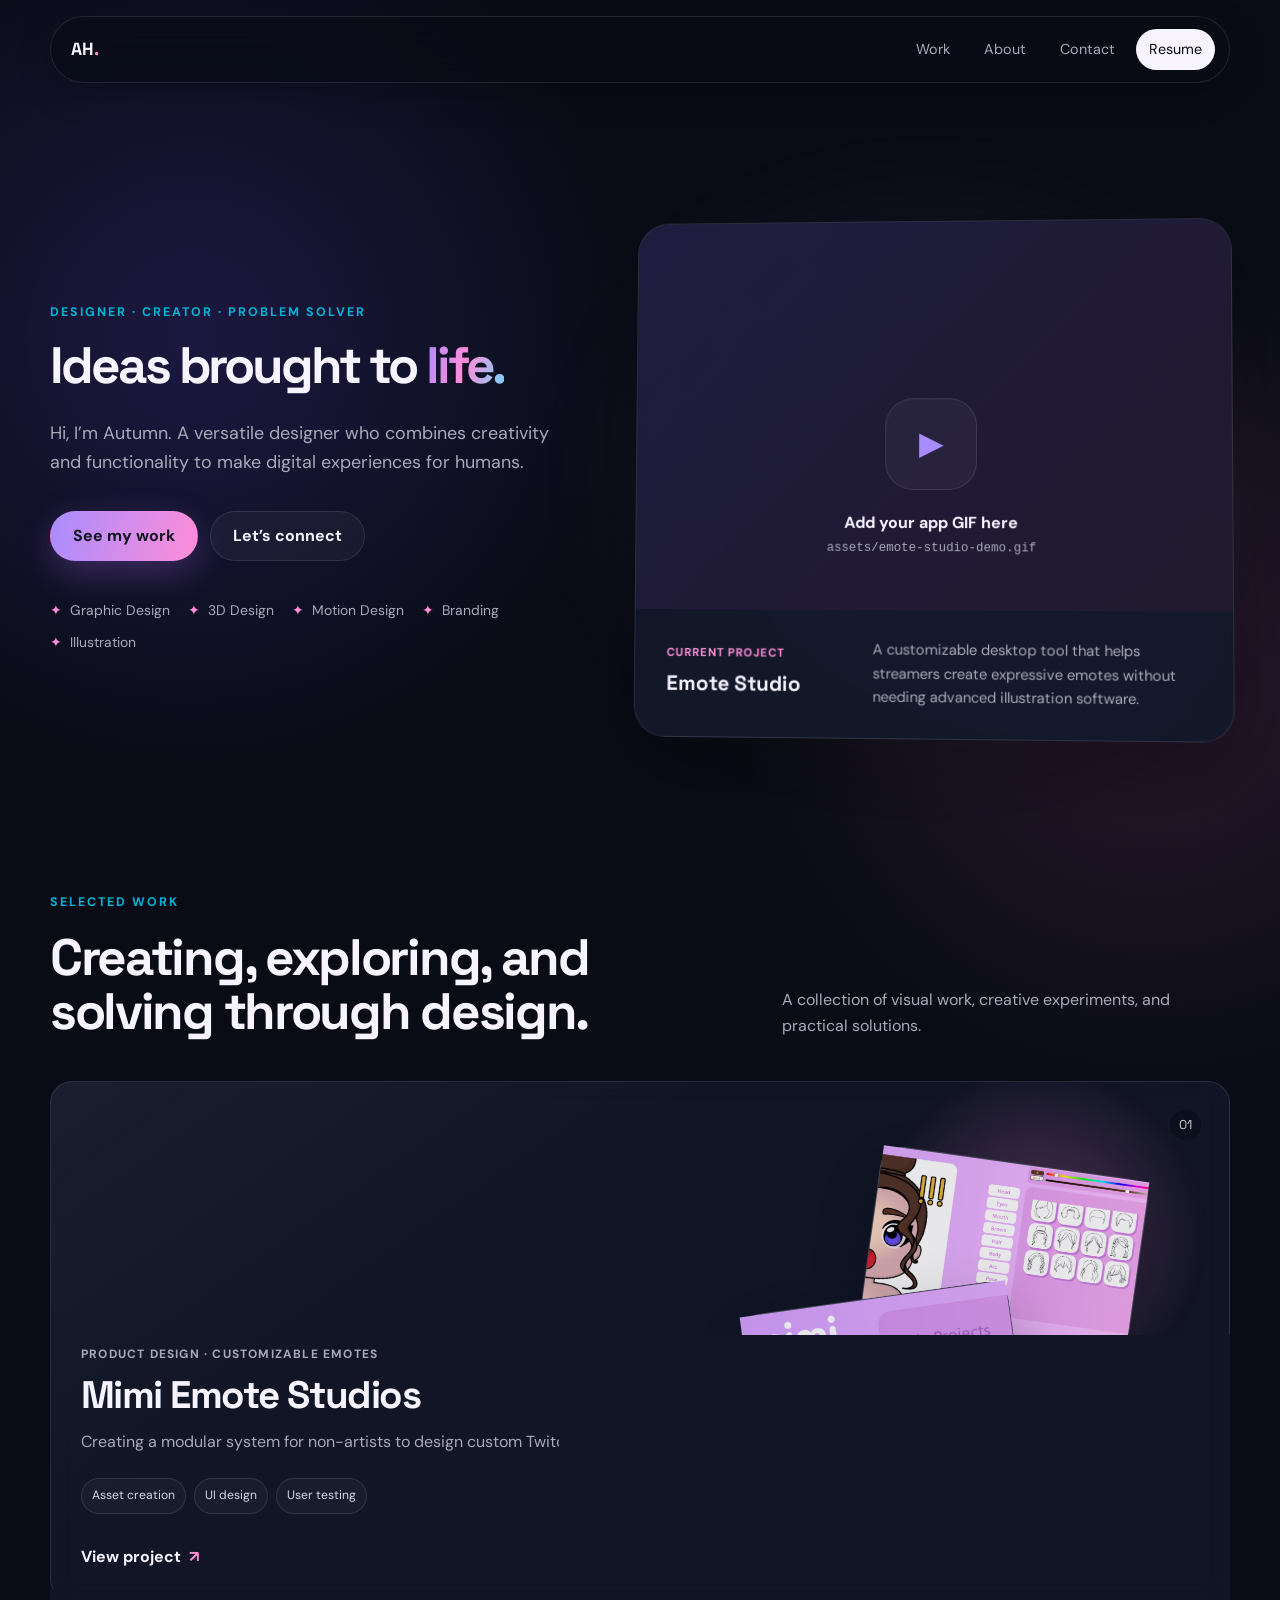
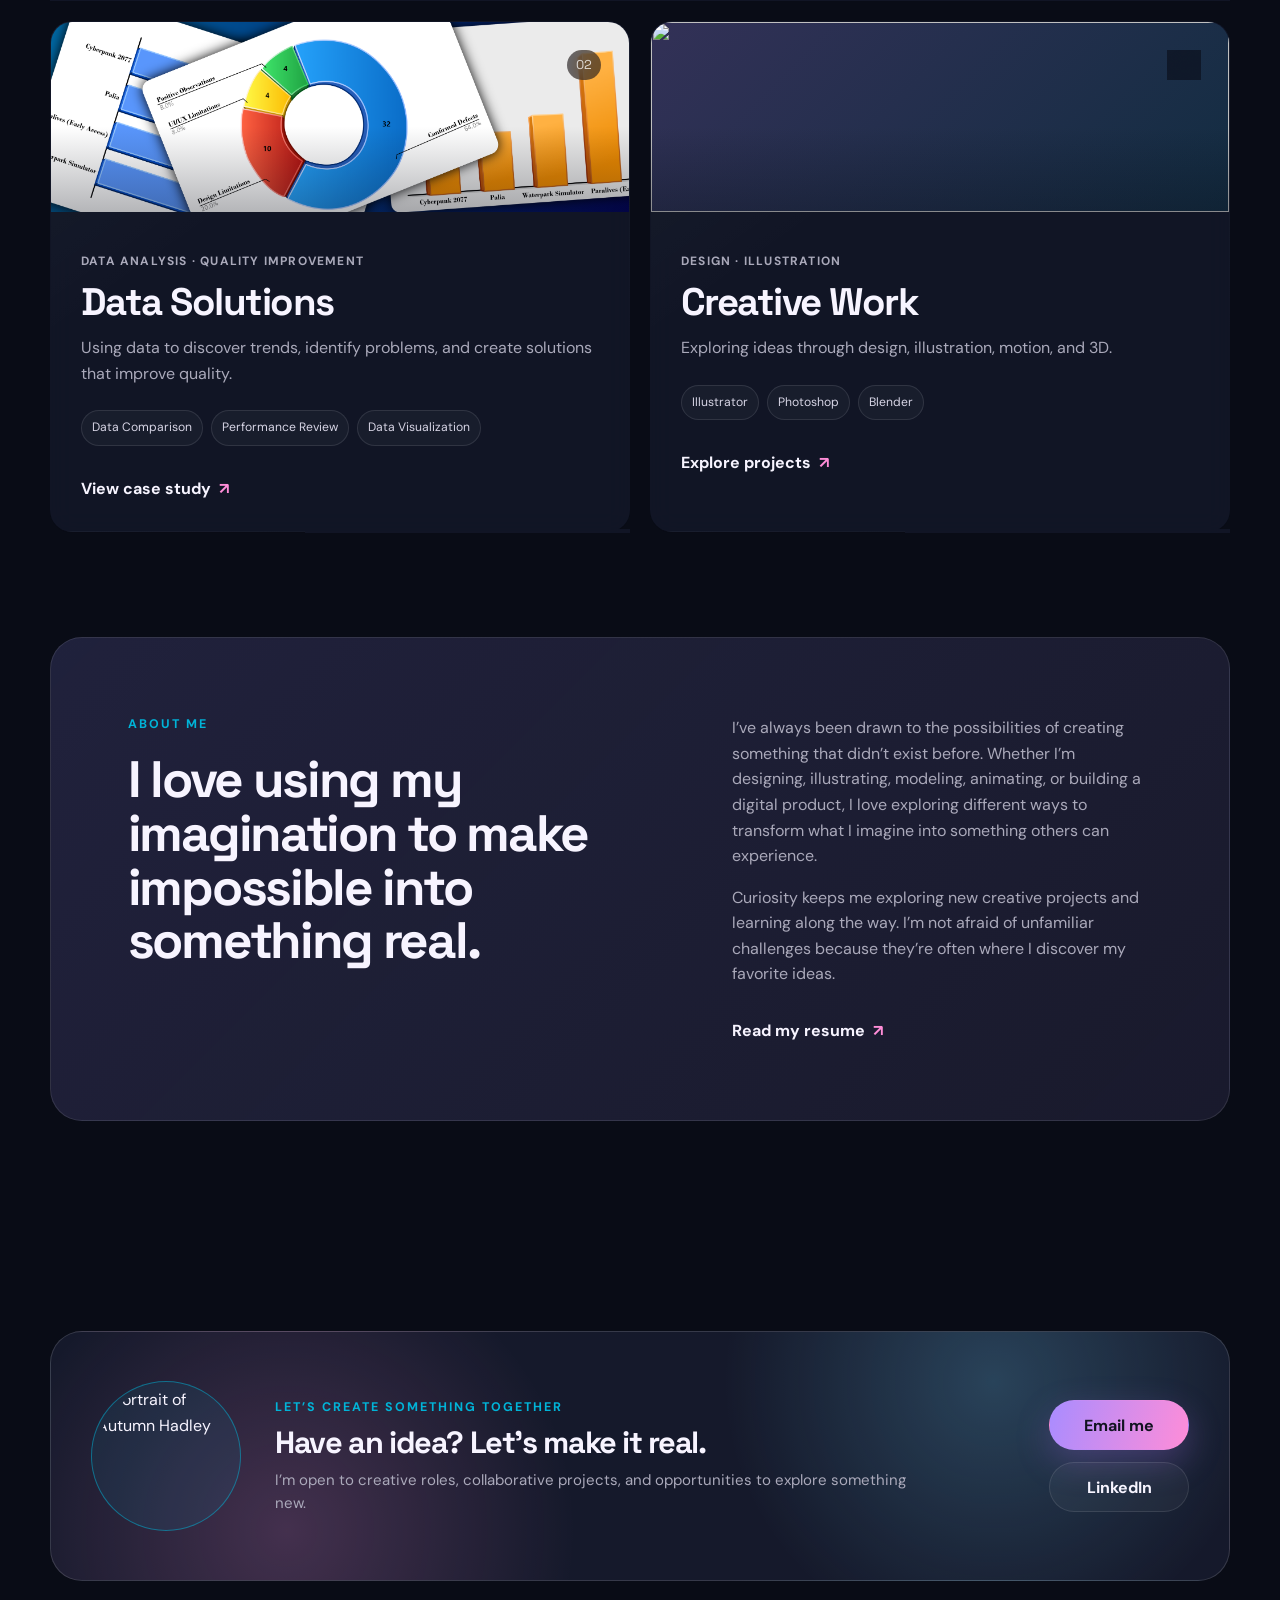
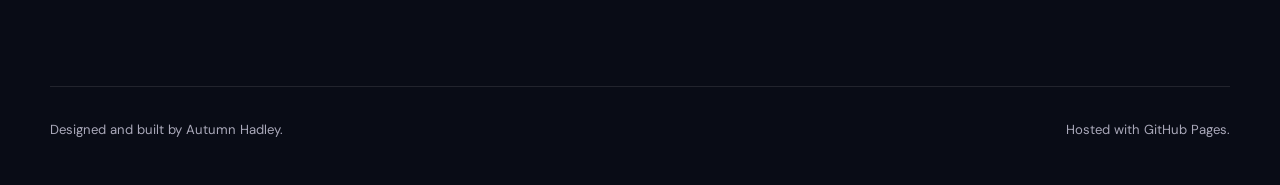
==== commit b658dd9b: "Update image source filenames to match case" ====
--- a/index.html
+++ b/index.html
@@ -241,21 +241,21 @@
         >
         <div class="floating-panel panel-one">
         <img
-          src="assets/project1-3.png"
+          src="assets/Project1-3.png"
           alt=""
         />
         </div>
     
         <div class="floating-panel panel-two">
         <img
-          src="assets/project1-1.png"
+          src="assets/Project1-1.png"
           alt=""
         />
       </div>
     
       <div class="floating-panel panel-three">
         <img
-          src="assets/project1-2.png"
+          src="assets/Project1-2.png"
           alt=""
         />
       </div>
@@ -269,7 +269,7 @@
           <!-- Project 02 preview image -->
         <div class="project-preview">
           <img
-            src="assets/project2c.png"
+            src="assets/Project2c.png"
             alt=""
           />
         </div>
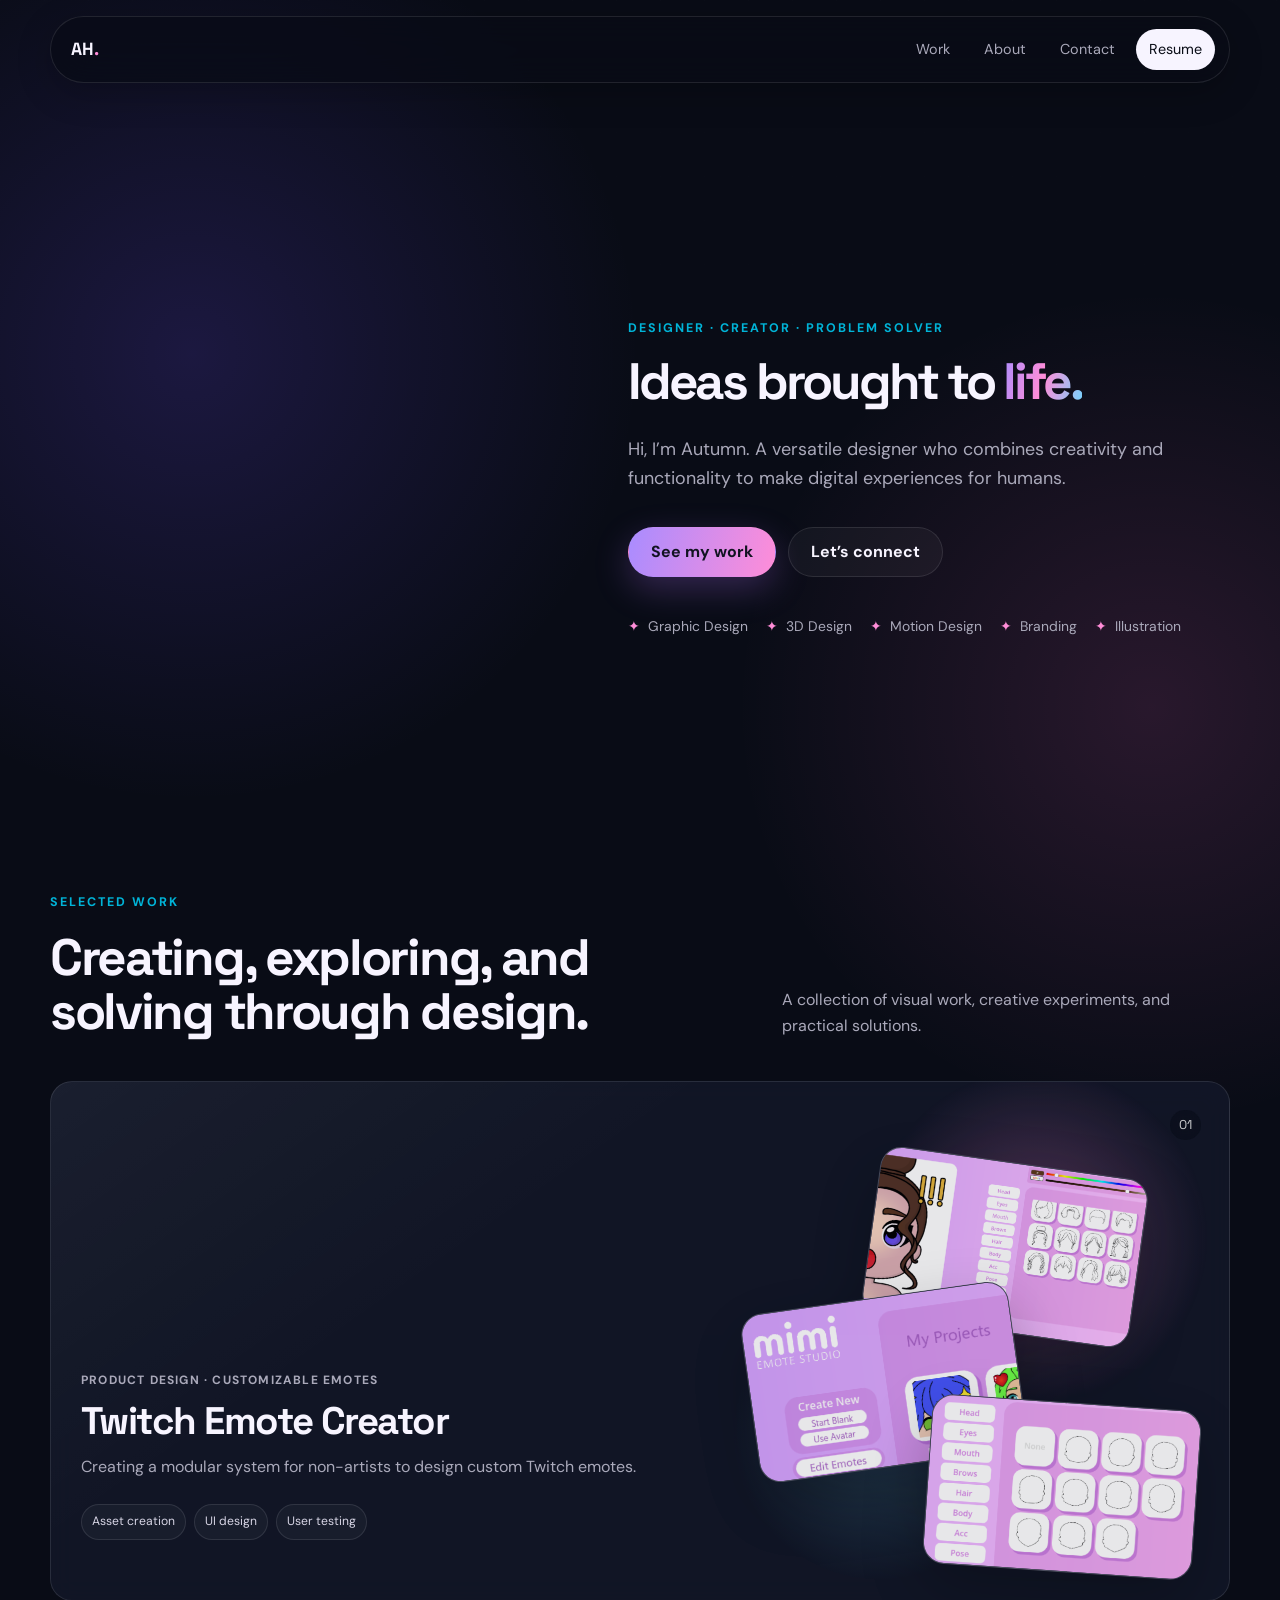
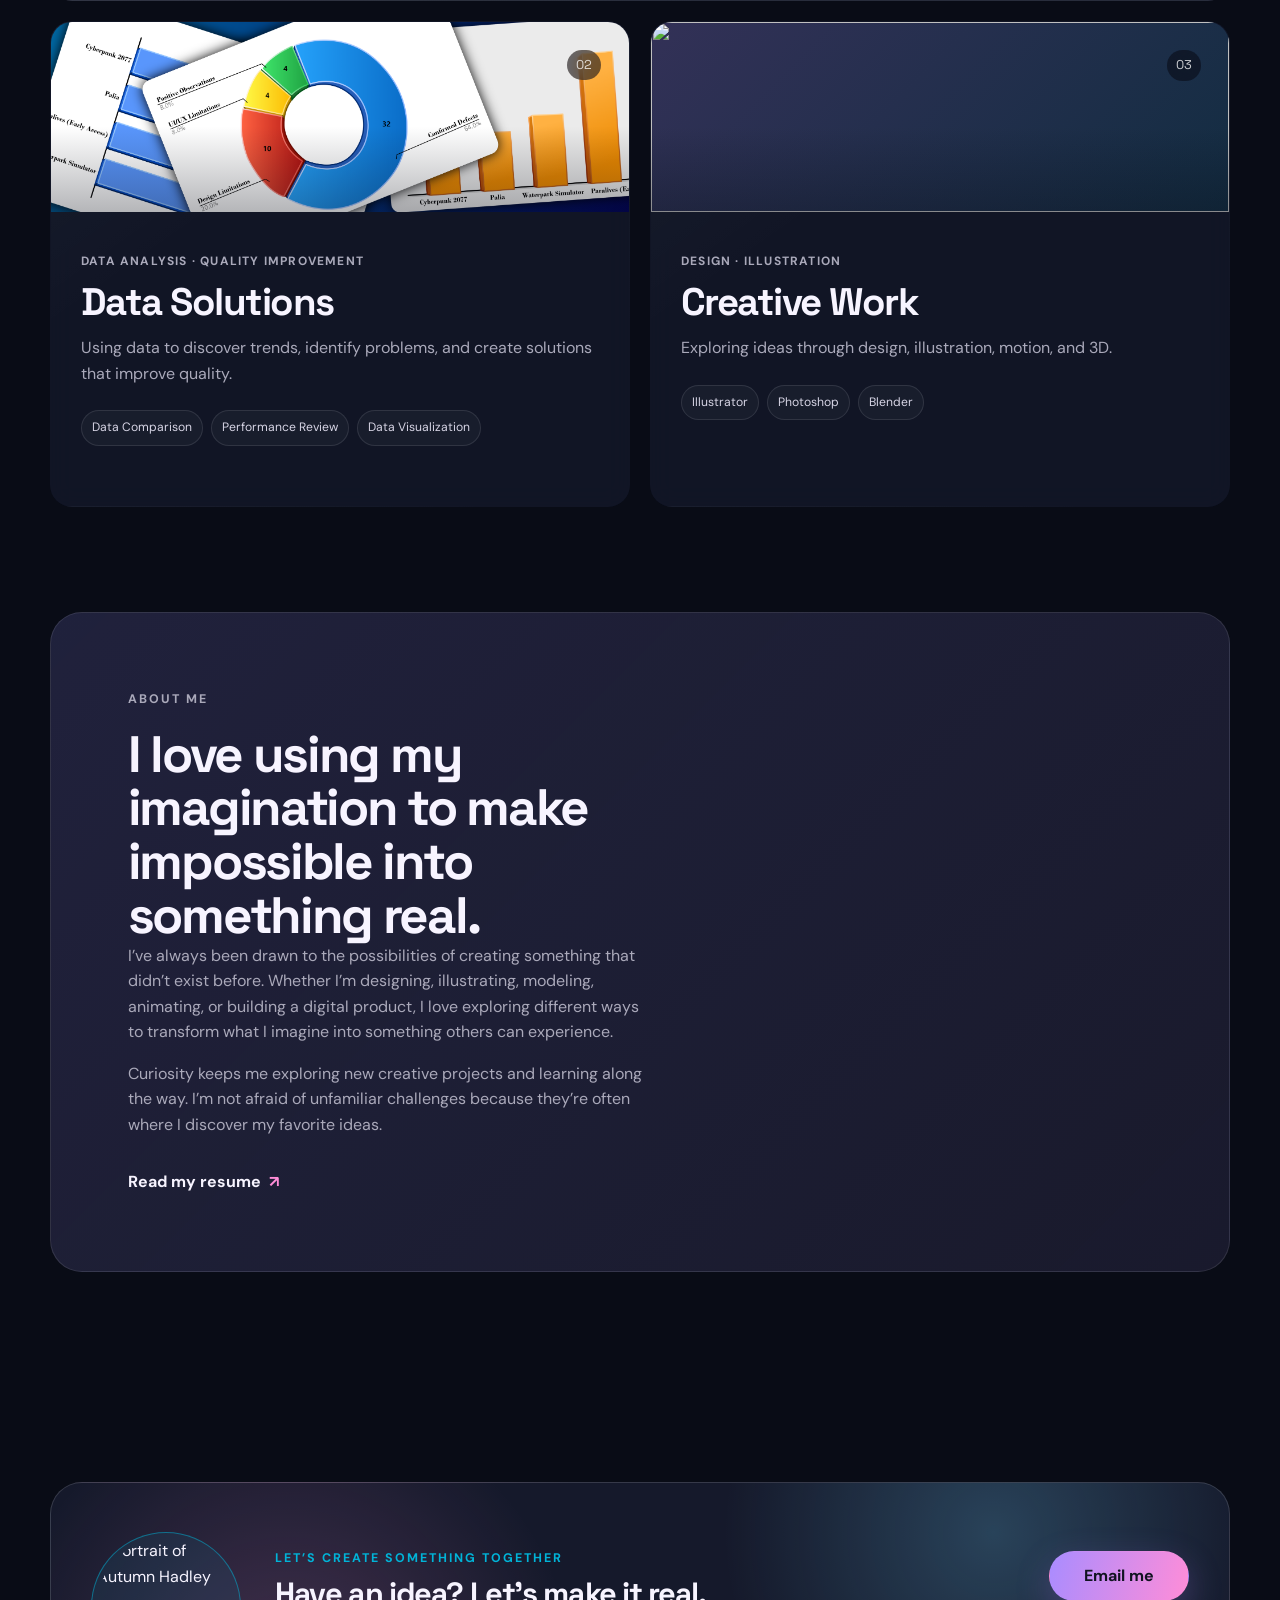
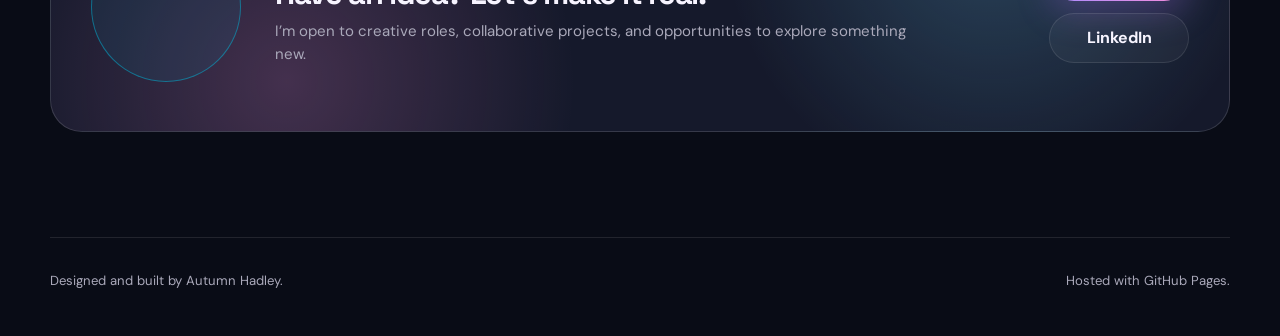
==== commit c1561c53: "Refactor hero section and project details Updated hero section with video and modified project descr" ====
--- a/index.html
+++ b/index.html
@@ -79,7 +79,21 @@
 
   <main id="top">
     <!-- Hero Section -->
-    <section class="hero section-shell">
+    <section class="hero" aria-label="Introduction">
+      <video
+        class="hero-video"
+        autoplay
+        muted
+        playsinline
+        loop
+        aria-hidden="true"
+      >
+        <source
+          src="assets/LandingPage.mov"
+          media="(prefers-reduced-motion: no-preference)"
+        />
+      </video>
+
       <div class="hero-copy">
         <p class="eyebrow">
           Designer · Creator · Problem Solver
@@ -93,8 +107,8 @@
         </h1>
 
         <p class="hero-intro">
-         Hi, I’m Autumn. A versatile designer who 
-          combines creativity and functionality to 
+          Hi, I’m Autumn. A versatile designer who
+          combines creativity and functionality to
           make digital experiences for humans.
         </p>
 
@@ -125,50 +139,6 @@
           <li>Illustration</li>
         </ul>
       </div>
-
-          <!-- App GIF Preview -->
-          <div class="hero-visual">
-            <div
-              class="visual-glow"
-              aria-hidden="true"
-            ></div>
-    
-          <div class="demo-window">
-          <div class="gif-frame">
-              <!-- Your preview image and fallback are here -->
-          </div>
-
-         <!-- Separate description card below the preview -->
-          <div class="preview-description-card">
-            <div>
-              <p class="demo-label">
-                Current project
-              </p>
-          
-              <h2>Emote Studio</h2>
-            </div>
-          
-            <p>
-              A customizable desktop tool that helps streamers
-              create expressive emotes without needing advanced
-              illustration software.
-            </p>
-          </div>
-
-            <img
-              src="assets/emote-studio-demo.gif"
-              alt=""
-            />
-
-            <div class="gif-fallback">
-              <p>Add your app GIF here</p>
-
-              <span>
-                assets/emote-studio-demo.gif
-              </span>
-            </div>
-          </div>
-      </div>
     </section>
 
     <!-- Selected Work -->
@@ -188,15 +158,18 @@
         </div>
 
         <p>
-          A collection of visual work, creative 
+          A collection of visual work, creative
           experiments, and practical solutions.
         </p>
       </div>
 
       <div class="project-grid">
-        
         <!-- Project One -->
-        <article class="project-card project-card-featured">
+        <a
+          class="project-card project-card-featured"
+          href="mimi-emote-studios.html"
+          aria-labelledby="mimi-project-title"
+        >
           <div class="project-number">
             01
           </div>
@@ -206,12 +179,13 @@
               Product Design · Customizable Emotes
             </p>
 
-            <h3>
-              Mimi Emote Studios
+            <h3 id="mimi-project-title">
+              Twitch Emote Creator
             </h3>
 
             <p>
-              Creating a modular system for non-artists to design custom Twitch emotes.
+              Creating a modular system for non-artists to
+              design custom Twitch emotes.
             </p>
 
             <ul class="tag-list">
@@ -219,62 +193,50 @@
               <li>UI design</li>
               <li>User testing</li>
             </ul>
-
-            <!-- Replace # with your case-study page later -->
-            <a
-              class="text-link"
-              href="#"
-            >
-              View project
-
-              <span aria-hidden="true">
-                ↗
-              </span>
-            </a>
-          </div>
-
-          <div>
-
-        <div
-          class="project-card-art app-art"
-          aria-hidden="true"
+          </div>
+
+          <div
+            class="project-card-art app-art"
+            aria-hidden="true"
+          >
+            <div class="floating-panel panel-one">
+              <img
+                src="assets/Project1-3.png"
+                alt=""
+              />
+            </div>
+
+            <div class="floating-panel panel-two">
+              <img
+                src="assets/Project1-1.png"
+                alt=""
+              />
+            </div>
+
+            <div class="floating-panel panel-three">
+              <img
+                src="assets/Project1-2.png"
+                alt=""
+              />
+            </div>
+          </div>
+        </a>
+
+        <!-- Project Two -->
+        <a
+          class="project-card project-card-with-preview"
+          href="quality-systems.html"
+          aria-labelledby="data-project-title"
         >
-        <div class="floating-panel panel-one">
-        <img
-          src="assets/Project1-3.png"
-          alt=""
-        />
-        </div>
-    
-        <div class="floating-panel panel-two">
-        <img
-          src="assets/Project1-1.png"
-          alt=""
-        />
-      </div>
-    
-      <div class="floating-panel panel-three">
-        <img
-          src="assets/Project1-2.png"
-          alt=""
-        />
-      </div>
-    </div>
-    </article>
-
-<!-- Project Two -->
-
-        <!-- Project Two -->
-        <article class="project-card project-card-with-preview">
-          <!-- Project 02 preview image -->
-        <div class="project-preview">
-          <img
-            src="assets/Project2c.png"
-            alt=""
-          />
-        </div>
           <div class="project-number">
             02
+          </div>
+
+          <div class="project-preview">
+            <img
+              src="assets/Project2c.png"
+              alt=""
+            />
           </div>
 
           <div class="project-card-content">
@@ -282,12 +244,12 @@
               Data Analysis · Quality Improvement
             </p>
 
-            <h3>
+            <h3 id="data-project-title">
               Data Solutions
             </h3>
 
             <p>
-              Using data to discover trends, identify problems, 
+              Using data to discover trends, identify problems,
               and create solutions that improve quality.
             </p>
 
@@ -296,32 +258,24 @@
               <li>Performance Review</li>
               <li>Data Visualization</li>
             </ul>
-
-            <!-- Replace # with your case-study page later -->
-            <a
-              class="text-link"
-              href="#"
-            >
-              View case study
-
-              <span aria-hidden="true">
-                ↗
-              </span>
-            </a>
-          </div>
-        </article>
+          </div>
+        </a>
 
         <!-- Project Three -->
-        <article class="project-card project-card-with-preview">
-          <!-- Project 03 preview image -->
+        <a
+          class="project-card project-card-with-preview"
+          href="creative-work.html"
+          aria-labelledby="creative-project-title"
+        >
+          <div class="project-number">
+            03
+          </div>
+
           <div class="project-preview">
             <img
-              src="assets/stylized-worlds-preview.jpg"
+              src="assets/Project3.png"
               alt=""
             />
-          </div>
-          <div class="project-number">
-            03
           </div>
 
           <div class="project-card-content">
@@ -329,12 +283,13 @@
               Design · Illustration
             </p>
 
-            <h3>
+            <h3 id="creative-project-title">
               Creative Work
             </h3>
 
             <p>
-              Exploring ideas through design, illustration, motion, and 3D.
+              Exploring ideas through design, illustration,
+              motion, and 3D.
             </p>
 
             <ul class="tag-list">
@@ -342,20 +297,8 @@
               <li>Photoshop</li>
               <li>Blender</li>
             </ul>
-
-            <!-- Replace # with your project page later -->
-            <a
-              class="text-link"
-              href="#"
-            >
-              Explore projects
-
-              <span aria-hidden="true">
-                ↗
-              </span>
-            </a>
-          </div>
-        </article>
+          </div>
+        </a>
       </div>
     </section>
 
@@ -365,31 +308,30 @@
       class="about-section section-shell"
     >
       <div class="about-card">
-        <div>
+        <div class="about-copy">
           <p class="eyebrow">
             About me
           </p>
 
           <h2>
-            I love using my imagination to make 
+            I love using my imagination to make
             impossible into something real.
           </h2>
-        </div>
-
-        <div class="about-copy">
+
           <p>
-            I’ve always been drawn to the possibilities of 
-            creating something that didn’t exist before. 
-            Whether I’m designing, illustrating, modeling, 
-            animating, or building a digital product, I love 
-            exploring different ways to transform what I imagine 
+            I’ve always been drawn to the possibilities of
+            creating something that didn’t exist before.
+            Whether I’m designing, illustrating, modeling,
+            animating, or building a digital product, I love
+            exploring different ways to transform what I imagine
             into something others can experience.
           </p>
 
           <p>
-            Curiosity keeps me exploring new creative projects 
-            and learning along the way. I’m not afraid of unfamiliar 
-            challenges because they’re often where I discover my favorite ideas.
+            Curiosity keeps me exploring new creative projects
+            and learning along the way. I’m not afraid of unfamiliar
+            challenges because they’re often where I discover my
+            favorite ideas.
           </p>
 
           <a
@@ -412,50 +354,50 @@
       id="contact"
       class="contact-section section-shell"
     >
-    <div class="contact-card">
-  <div class="contact-photo-wrap">
-    <img
-      class="contact-photo"
-      src="https://avatars.githubusercontent.com/u/307784868?v=4"
-      alt="Portrait of Autumn Hadley"
-    />
-  </div>
-
-  <div class="contact-copy">
-    <p class="eyebrow">
-      Let’s create something together
-    </p>
-
-    <h2>
-      Have an idea? Let’s make it real.
-    </h2>
-
-    <p>
-      I’m open to creative roles, collaborative projects, 
-      and opportunities to explore something new.
-    </p>
-  </div>
-
-  <div class="contact-links">
-    <!-- Replace this with your actual email -->
-    <a
-      class="button button-primary"
-      href="mailto:your-email@example.com"
-    >
-      Email me
-    </a>
-
-    <!-- Replace # with your LinkedIn URL -->
-    <a
-      class="button button-secondary"
-      href="#"
-      target="_blank"
-      rel="noopener noreferrer"
-    >
-      LinkedIn
-    </a>
-  </div>
-</div>
+      <div class="contact-card">
+        <div class="contact-photo-wrap">
+          <img
+            class="contact-photo"
+            src="https://avatars.githubusercontent.com/u/307784868?v=4"
+            alt="Portrait of Autumn Hadley"
+          />
+        </div>
+
+        <div class="contact-copy">
+          <p class="eyebrow">
+            Let’s create something together
+          </p>
+
+          <h2>
+            Have an idea? Let’s make it real.
+          </h2>
+
+          <p>
+            I’m open to creative roles, collaborative projects,
+            and opportunities to explore something new.
+          </p>
+        </div>
+
+        <div class="contact-links">
+          <!-- Replace this with your actual email -->
+          <a
+            class="button button-primary"
+            href="mailto:your-email@example.com"
+          >
+            Email me
+          </a>
+
+          <!-- Replace # with your LinkedIn URL -->
+          <a
+            class="button button-secondary"
+            href="#"
+            target="_blank"
+            rel="noopener noreferrer"
+          >
+            LinkedIn
+          </a>
+        </div>
+      </div>
     </section>
   </main>
 
--- a/styles.css
+++ b/styles.css
@@ -956,11 +956,8 @@
   width: 270px;
   height: 170px;
 
-  border:
-    1px solid
-    rgba(255, 255, 255, 0.14);
-
-  border-radius: 22px;
+  border: 1px solid rgba(255, 255, 255, 0.14);
+   border-radius: 22px;
 
   background:
     linear-gradient(
@@ -973,6 +970,8 @@
   box-shadow:
     0 25px 60px
     rgba(0, 0, 0, 0.25);
+
+    overflow: hidden;
 }
 
 .panel-one {
@@ -999,8 +998,6 @@
     rotate(4deg);
 }
 
- overflow: hidden;
-
 .floating-panel img {
   width: 100%;
   height: 100%;
@@ -1009,6 +1006,16 @@
 }
 
 .panel-one img {
+  object-position: center top;
+}
+
+
+.panel-two img {
+  object-position: center top;
+}
+
+
+.panel-three img {
   object-position: center top;
 }
 
